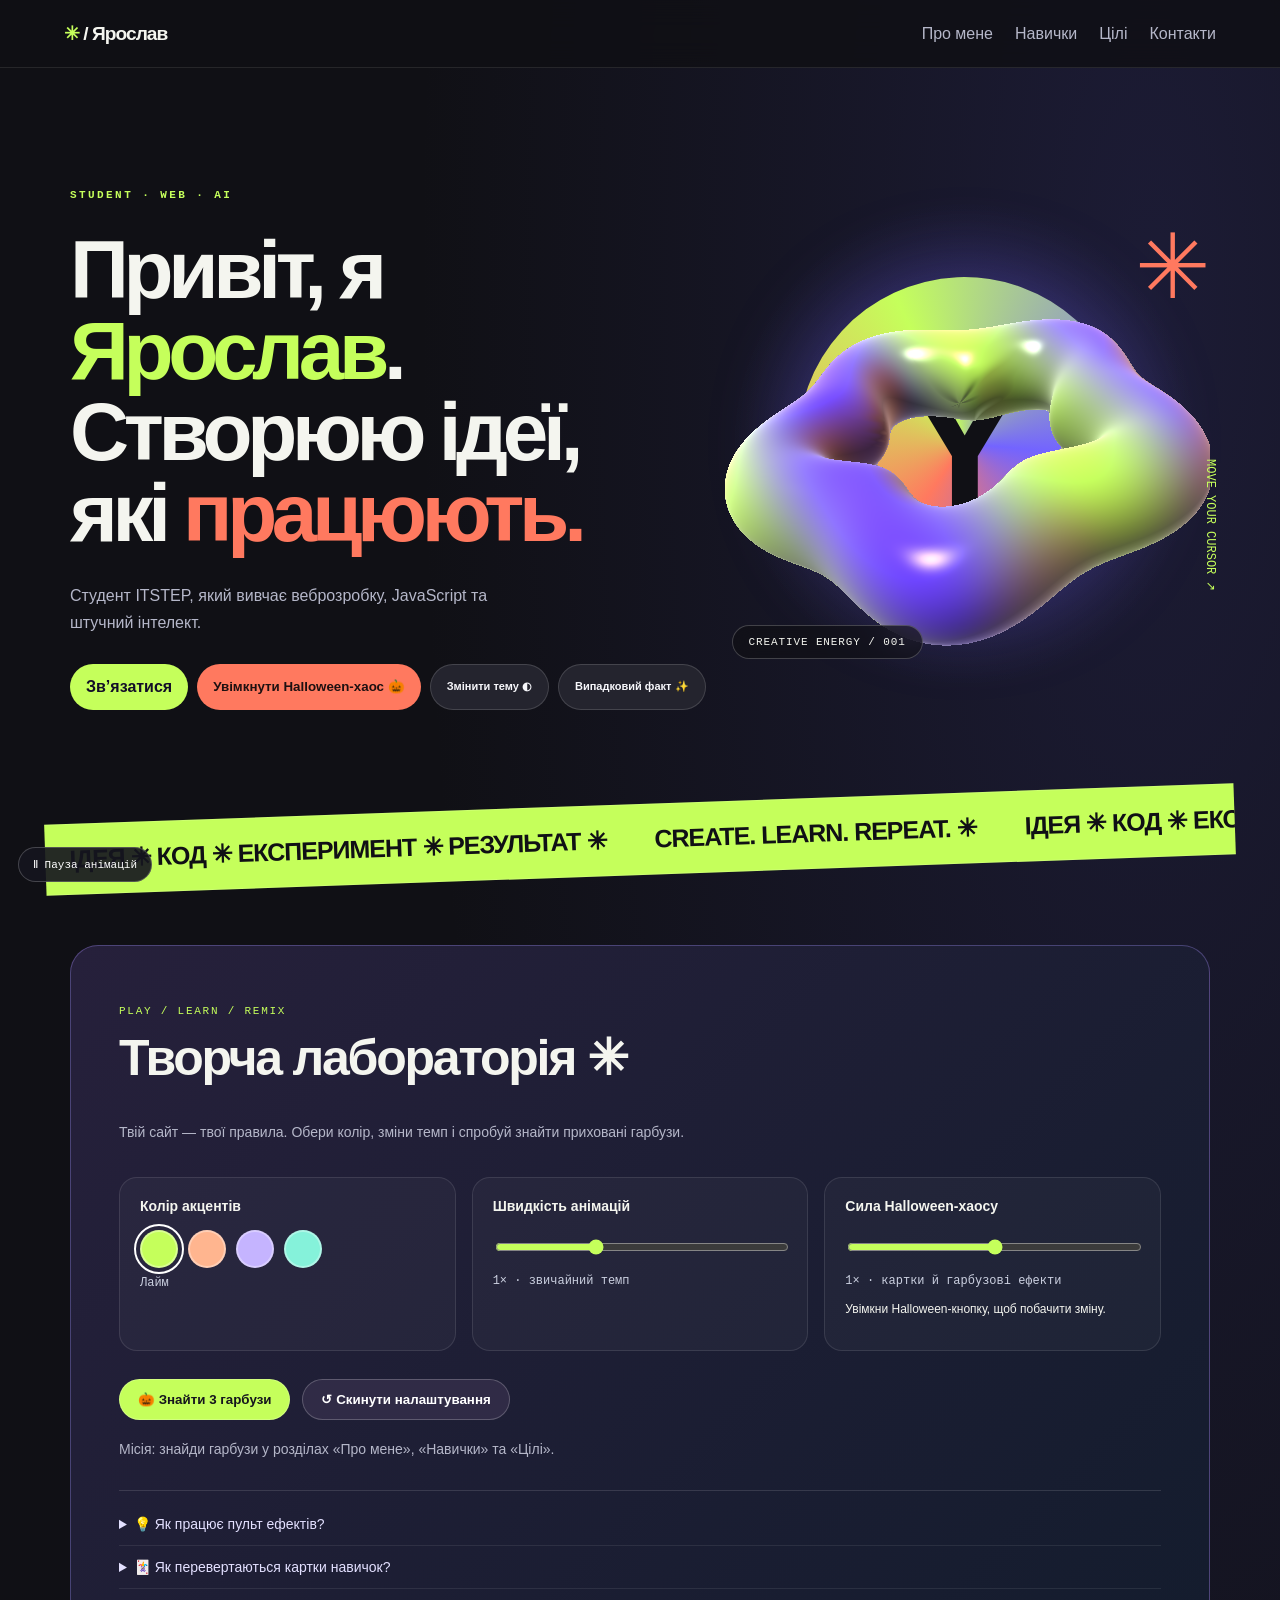
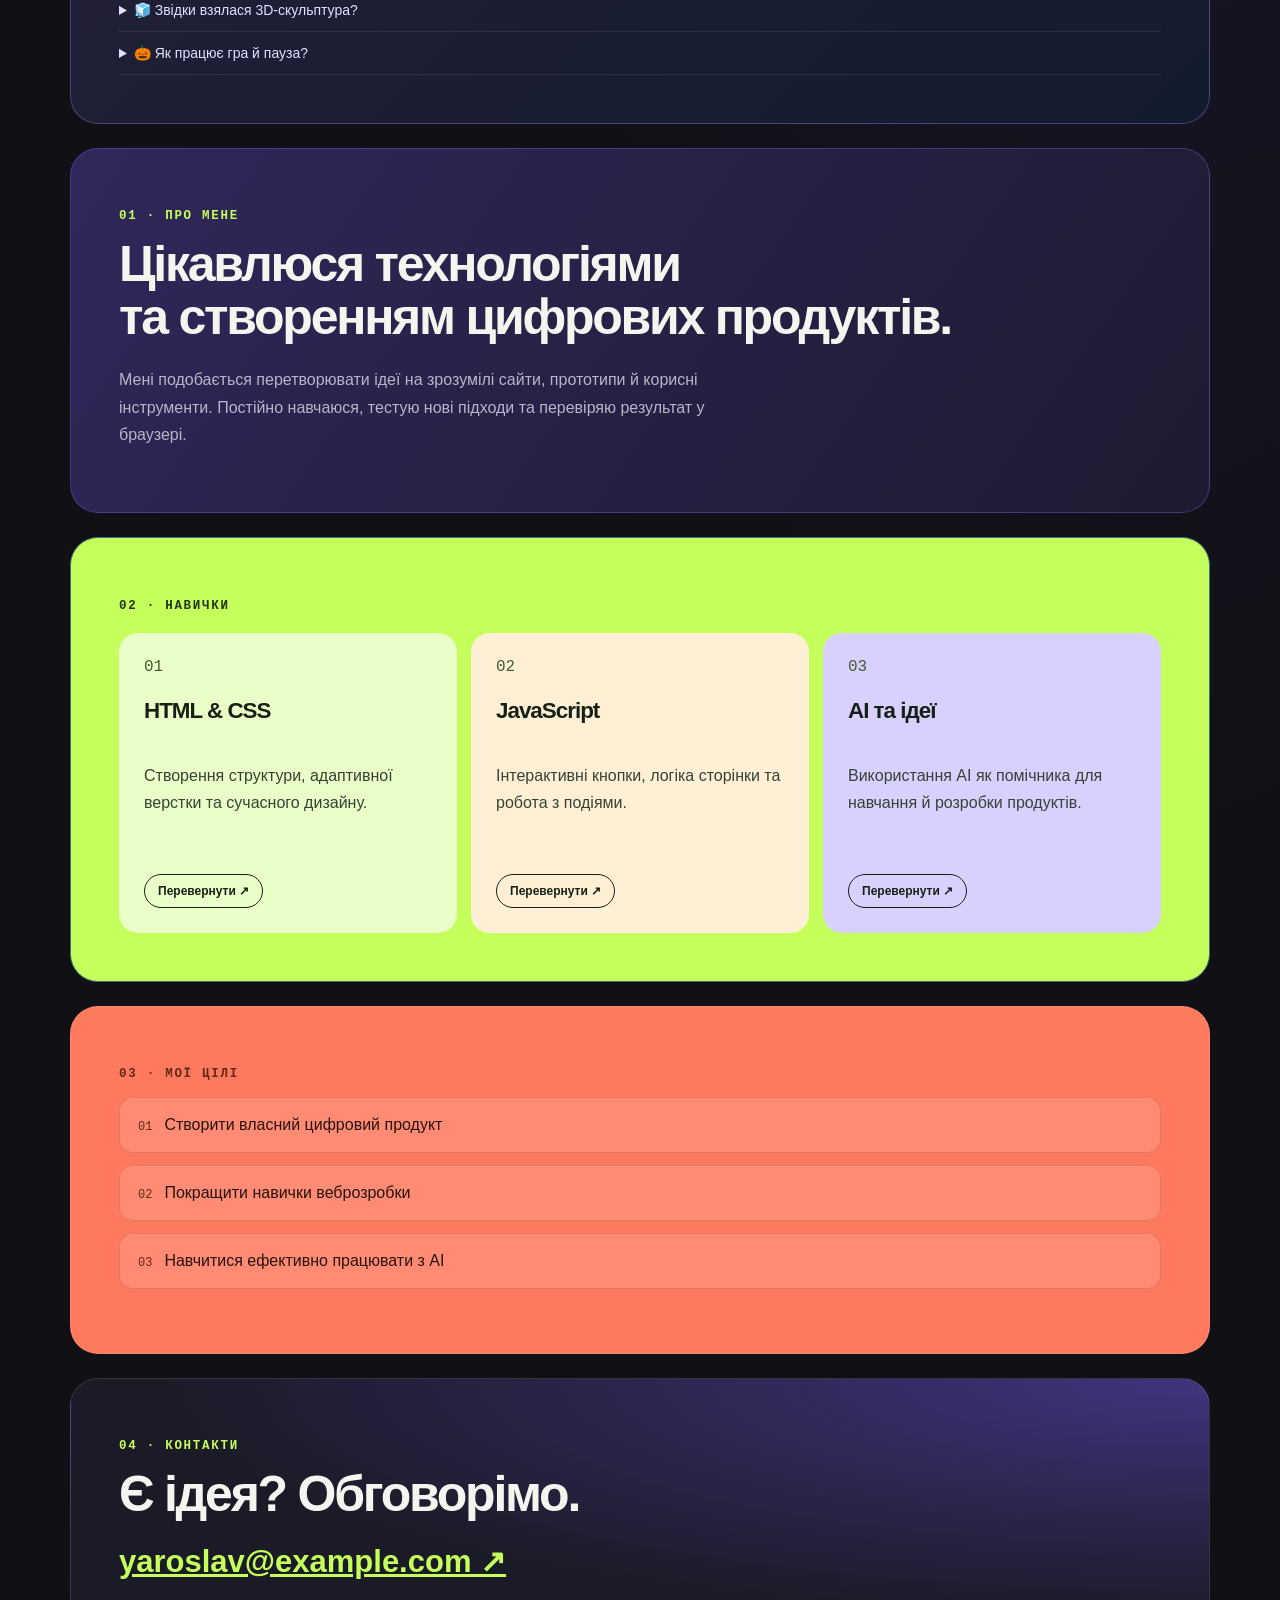
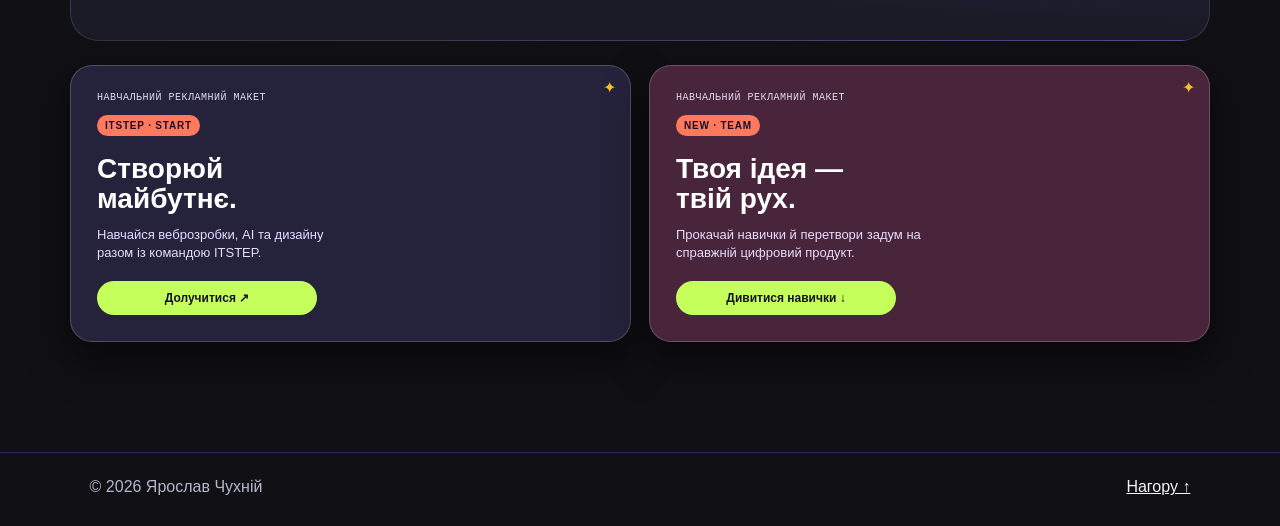
==== website/index.html @ 508ea69e "Додано головну сторінку сайту" ====
<!doctype html>
<html lang="uk">
<head><meta charset="UTF-8"><meta http-equiv="Content-Security-Policy" content="default-src 'none'; script-src 'sha256-7UnCb2dxQQdj+E0ukK7uJqjZsqTY+nA1/UVyUp2i5D4=' 'sha256-7LjBIbNsJ7t7JkNFgizqvrnYNFMSt9wV5fEthDRJWrw=' 'sha256-PJ44brP8jxDUenyipK4HXRVwsvewPCC1lA3ZwL9rKdE=' 'sha256-o6Xkk75Jhdfh8cJpGIrXfbIBIlEBpMC6berrZRLiyk8=' 'sha256-J4374+Ef98zfSrdR3GvrzTGdMr2GW3bU5zF31t7afxo='; script-src-attr 'none'; style-src 'self' 'unsafe-inline'; img-src 'self' https://cdn.dribbble.com/users/10958/screenshots/5479401/cat_dribbble.gif https://cdn.dribbble.com/users/1756402/screenshots/7860545/media/f38978960ac75f124910c2ea740d81ed.gif https://design4users.com/wp-content/uploads/2019/10/halloween_pumpkin_animation_tubik.gif https://cdn.dribbble.com/users/338126/screenshots/7885198/media/adf125278757343502ac44e430caca48.gif https://design4users.com/wp-content/uploads/2019/10/pumpkin-halloween-illustration-1024x768.png; connect-src 'none'; object-src 'none'; base-uri 'none'; form-action 'none'; frame-src 'none'; worker-src 'none'; upgrade-insecure-requests"><meta name="referrer" content="no-referrer"><meta name="viewport" content="width=device-width, initial-scale=1"><link rel="icon" type="image/svg+xml" href="./favicon.svg?v=1"><title>Про мене — Ярослав</title><link rel="stylesheet" href="styles.css?v=20261016windows"><style>
.section{margin:34px 0;padding:38px clamp(22px,4vw,52px);border:1px solid #3c4772;border-radius:28px;background:linear-gradient(145deg,rgba(18,23,41,.98),rgba(10,13,25,.98));box-shadow:0 20px 55px rgba(0,0,0,.3);position:relative;overflow:hidden}
.section:before{content:'';position:absolute;left:0;right:0;top:0;height:4px;background:linear-gradient(90deg,#a78bfa,#f472b6)}
.section:nth-of-type(3){border-color:#594886;background:linear-gradient(145deg,#211b40,#111126)}
.section:nth-of-type(4){border-color:#7b4562;background:linear-gradient(145deg,#32182f,#17101f)}
.section:nth-of-type(5){border-color:#3c7180;background:linear-gradient(145deg,#122f3a,#101b29)}
.section:hover{transform:translateY(-3px);transition:.25s;box-shadow:0 28px 70px rgba(0,0,0,.42)}
body.chaos-mode .section{border:3px solid #160710;background:linear-gradient(145deg,#ffbf24ee,#e86b0bee);box-shadow:10px 12px 0 #160710}
body.chaos-mode .section:before{background:#160710}
</style><style>
.utility{background:#202943;color:#f7f7fb;border:1px solid #4a5680}.utility:hover{transform:translateY(-2px);background:#303d64}.hint{position:fixed;right:22px;bottom:22px;z-index:30;max-width:290px;padding:14px 18px;border-radius:14px;background:#121729;color:#f7f7fb;border:1px solid #a78bfa;box-shadow:0 12px 35px #0008;opacity:0;transform:translateY(15px);pointer-events:none;transition:.25s}.hint.show{opacity:1;transform:translateY(0)}body.light-mode{--bg:#f5f2ff;--panel:#fff;--text:#21183d;--muted:#5e5870;--line:#d9d0ee;background:linear-gradient(135deg,#fff,#ede5ff)}body.light-mode header{background:#ffffffdd}body.light-mode .utility{background:#eee7ff;color:#21183d}
</style><style>
.side-ads{position:fixed;inset:120px 16px 28px;z-index:4;pointer-events:none;display:flex;justify-content:space-between;align-items:center}
.side-ad{pointer-events:auto;width:184px;min-height:330px;padding:18px 14px;border:2px solid #8b5cf6;border-radius:22px;background:linear-gradient(160deg,#101936ee,#24134eee);box-shadow:0 16px 42px #0008;overflow:hidden;position:relative;animation:adFloat 4s ease-in-out infinite}
.side-ad.right{animation-delay:1.2s}
.side-ad:after{content:'';position:absolute;inset:0;background:url('https://cdn.dribbble.com/users/10958/screenshots/5479401/cat_dribbble.gif') center/cover;opacity:.42;mix-blend-mode:screen;z-index:-1}
.ad-badge{display:inline-block;padding:5px 8px;border-radius:999px;background:#f472b6;color:#180d2f;font-size:10px;font-weight:800;letter-spacing:.08em}
.side-ad h3{font-size:22px;line-height:1.05;margin:24px 0 10px;color:#fff}.side-ad p{font-size:13px;line-height:1.35;color:#e6ddff}.side-ad a{display:block;margin-top:20px;text-align:center;padding:10px 8px;border-radius:12px;background:#a78bfa;color:#171126;text-decoration:none;font-weight:800;font-size:12px}.side-ad a:hover{transform:scale(1.04);background:#f9a8d4}.ad-dots{position:absolute;top:12px;right:14px;color:#fbbf24;animation:blink 1.2s infinite}
@keyframes adFloat{0%,100%{transform:translateY(0) rotate(-1deg)}50%{transform:translateY(-10px) rotate(1deg)}}@keyframes blink{50%{opacity:.25;transform:scale(1.25)}}@media(max-width:1280px){.side-ads{inset-inline:8px}.side-ad{width:150px}}@media(max-width:760px){.side-ads{display:none}}
</style><style id="creative-v4">
:root{--accent:#c5ff5b;--pink:#ff795f;--muted:#b5b7c9;--text:#f4f5ef}
body{background:#101015;background-image:radial-gradient(ellipse at 90% 8%,#34327555,transparent 45%);overflow-x:hidden}
header{padding:22px max(5vw,24px);background:#101015d9;border-color:#ffffff18}header nav a:hover{color:#c5ff5b}
.logo{color:#f4f5ef;font-weight:900;letter-spacing:-1px}.logo:before{content:'✳ ';color:#c5ff5b}
main{max-width:1240px;padding:26px 50px 70px}
.hero{display:grid;grid-template-columns:1.3fr 1fr;gap:12px;min-height:700px;align-items:center;position:relative}
.hero-copy{position:relative;z-index:1}.hero .eyebrow{color:#c5ff5b;font-size:11px;letter-spacing:.22em}.hero h1{font-size:clamp(48px,6.4vw,88px);font-weight:900;line-height:.99;letter-spacing:-.065em;max-width:760px;margin:28px 0}.hero h1 span{color:#c5ff5b;display:inline-block;animation:wordDrift 5s ease-in-out infinite}.hero h1 em{font-style:normal;color:#ff795f}
.hero .lead{font-size:16px;max-width:480px}.hero .actions{gap:9px}.btn{padding:14px 16px;border-radius:999px;transition:transform .25s,box-shadow .25s}.btn:hover{transform:translateY(-4px);box-shadow:0 12px 25px #0005}.primary{background:#c5ff5b}.chaos{background:#ff795f;color:#1d1011}.utility{background:#24242e;border-color:#ffffff25;font-size:11px}.btn:focus-visible,a:focus-visible{outline:3px solid #ffb95c;outline-offset:5px}
.art-stage{position:relative;height:510px;border-radius:50%;background:radial-gradient(ellipse,#7364ff44,transparent 67%);display:grid;place-items:center;isolation:isolate}
#creativeCanvas{width:100%;height:100%;display:block;border-radius:42px;position:absolute;inset:0}.art-stage:before{content:'';width:68%;aspect-ratio:1;border-radius:50%;background:conic-gradient(#c5ff5b,#7364ff,#ff795f,#c5ff5b);box-shadow:0 0 90px #7364ff55;transform:rotate(-25deg);z-index:-1}.art-stage:after{content:'Y';position:absolute;z-index:-1;font-size:180px;font-weight:900;color:#101015}
.art-label{position:absolute;bottom:40px;left:12px;padding:10px 16px;border:1px solid #ffffff35;border-radius:50px;font:11px monospace;letter-spacing:.08em;background:#101015a9;backdrop-filter:blur(12px)}
.art-star{position:absolute;right:0;top:25px;color:#ff795f;font-size:90px;animation:spinSlow 24s linear infinite}.art-note{position:absolute;right:0;bottom:100px;color:#c5ff5b;font:12px monospace;transform:rotate(90deg);transform-origin:right}
.ticker{overflow:hidden;padding:20px 0;border-block:1px solid #ffffff22;transform:rotate(-2deg);background:#c5ff5b;color:#101015;margin:10px -25px 70px;font-size:25px;font-weight:900;letter-spacing:-1px}.ticker-track{display:flex;width:max-content;animation:tickerMove 24s linear infinite}.ticker span{padding:0 24px;white-space:nowrap}
.section{margin:24px 0;padding:48px;border-radius:28px;border:1px solid #ffffff1c;background:#1c1c26;box-shadow:none}.section:before{height:0}.section h2{font-size:clamp(29px,4vw,50px);line-height:1.06;letter-spacing:-.045em}.section .eyebrow{color:#c5ff5b}.section:hover{transform:none;box-shadow:none}
#about{background:linear-gradient(125deg,#30275b,#1d1b30);border-color:#7660df66}
#skills{background:#c5ff5b;color:#172016}#skills .eyebrow{color:#344a24}.cards{gap:14px}.cards article{position:relative;background:#e9ffc7;color:#172016;border:0;border-radius:19px;min-height:220px;transition:transform .3s}.cards article:hover{transform:translateY(-8px) rotate(-1deg)}.cards article:nth-child(2){background:#fff0d5}.cards article:nth-child(3){background:#d8d1ff}.cards b{color:#445d33}.cards h3{letter-spacing:-1px}.cards article p{color:#364236}
#goals{background:#ff795f;color:#27140d}#goals .eyebrow{color:#612916}.goals{max-width:none;counter-reset:goals}.goals li{background:#ffffff24;color:#27140d;border-color:#6d332c33;counter-increment:goals}.goals li:before{content:'0' counter(goals);font:12px monospace;color:#612916}
#contact{background:radial-gradient(at 100% 0,#755bff66,transparent 65%),#1b1b28;padding-bottom:60px}.email{color:#c5ff5b;font-size:clamp(18px,3vw,31px);word-break:break-word}
.side-ads{position:static;inset:auto;max-width:1140px;margin:0 auto 40px;gap:18px;padding:0 0;display:grid;grid-template-columns:1fr 1fr;pointer-events:auto}.side-ad{width:auto;min-height:220px;padding:26px;animation:none;background:#25223b;isolation:isolate;border:1px solid #ffffff33}.side-ad:after{opacity:.36;background-position:70% 55%;z-index:-1}.side-ad h3{max-width:220px;font-size:28px;margin:18px 0 8px}.side-ad p{max-width:260px}.side-ad a{max-width:220px;border-radius:999px;background:#c5ff5b}.side-ad.right{background:#48253a}.ad-dots{animation:spinSlow 15s linear infinite}.ad-badge{background:#ff795f}.ad-disclaimer{font:10px monospace;color:#e3daf4;letter-spacing:.05em;margin-bottom:12px}
.motion-toggle{position:fixed;bottom:18px;left:18px;z-index:25;border:1px solid #ffffff35;border-radius:999px;padding:10px 14px;background:#15151fe8;color:#fff;font:11px monospace;cursor:pointer}
body.light-mode{color:#201e32;background:#f4f2eb}body.light-mode .hero h1{color:#201e32}body.light-mode .hero h1 span{color:#6144dc}body.light-mode .lead{color:#555065}body.light-mode .section:not(#skills):not(#goals){background:#e3dcf5;color:#201e32}body.light-mode .section>p:not(.eyebrow){color:#555065}body.light-mode #contact .email{color:#6144dc}body.light-mode .logo{color:#201e32}
body.chaos-mode{animation:none}body.chaos-mode .hero h1 span{color:#6f1634}body.chaos-mode .art-stage{filter:hue-rotate(270deg)}body.chaos-mode .section{box-shadow:none}body.chaos-mode .ticker{background:#160710;color:#ffbd22}body.chaos-mode header:before,body.chaos-mode header:after{pointer-events:none}body.chaos-mode .logo,body.chaos-mode nav a{color:#ffbd22}
@keyframes wordDrift{50%{transform:translateY(-5px) rotate(-2deg)}}@keyframes spinSlow{to{transform:rotate(360deg)}}@keyframes tickerMove{to{transform:translateX(-50%)}}
body.motion-paused *,body.motion-paused *:before,body.motion-paused *:after{animation-play-state:paused!important;scroll-behavior:auto!important}
@media(min-width:1550px){main{max-width:1120px}.side-ads{display:block;position:fixed;inset:160px 22px auto;padding:0;max-width:none;pointer-events:none}.side-ad{position:absolute;left:0;width:176px;min-height:320px;padding:20px 15px;pointer-events:auto}.side-ad.right{left:auto;right:0}.side-ad h3{font-size:25px}}
@media(max-width:950px){main{padding:26px 28px 60px}.hero{grid-template-columns:1fr 1fr;min-height:650px}.hero h1{font-size:58px}.art-stage{height:400px}.side-ads{display:grid}}
@media(max-width:700px){header{gap:12px;flex-wrap:wrap}nav{display:flex;gap:14px;width:100%;overflow:auto;font-size:12px}main{padding:28px 20px 60px}.hero{grid-template-columns:1fr;min-height:auto;gap:0}.hero h1{font-size:clamp(45px,12vw,66px)}.hero-copy{padding-top:20px}.art-stage{height:330px;max-width:440px;width:100%;margin:15px auto}.art-label{bottom:10px}.art-note{bottom:55px}.art-star{font-size:60px}.section{padding:28px 22px}.cards{grid-template-columns:1fr}.ticker{font-size:20px;margin-bottom:44px}.side-ads{grid-template-columns:1fr;gap:15px}.side-ad{min-height:230px}.side-ad h3{max-width:240px}.motion-toggle{bottom:10px;left:10px}.hint{bottom:60px}}
@media(prefers-reduced-motion:reduce){*,*:before,*:after{animation:none!important;scroll-behavior:auto!important;transition:none!important}}
</style><style>body.chaos-mode .side-ads{display:none!important}</style><style id="halloween-party">
.halloween-party{display:none}
body.chaos-mode .halloween-party{display:block;position:relative;margin:38px 0 65px;padding:30px;border:3px solid #200b21;border-radius:28px;background:#29112f;color:#fff0ce;box-shadow:9px 10px 0 #6c1938;isolation:isolate}
.party-head{display:flex;align-items:center;justify-content:space-between;flex-wrap:wrap;gap:15px;margin-bottom:30px}.party-head h2{font-size:clamp(26px,4vw,46px);color:#ffc940!important;margin:6px 0;letter-spacing:-.04em}.party-head .eyebrow{color:#c6ff70!important}.party-button{border:2px solid #ffcc50;border-radius:999px;padding:13px 18px;background:#ffcc50;color:#29112f;font-weight:900;cursor:pointer}.party-button:hover{background:#c6ff70;transform:rotate(-4deg)}
.party-grid{display:grid;grid-template-columns:repeat(3,minmax(0,1fr));gap:18px;perspective:900px}.party-card{margin:0;position:relative;min-width:0;border:2px solid #f7b93a;border-radius:20px;background:#140c1d;overflow:hidden;box-shadow:0 10px 24px #0006;animation:partyWobble 5s ease-in-out infinite;transform:rotate(-3deg)}.party-card:nth-child(2){animation-delay:-1.5s;border-color:#ef82ce}.party-card:nth-child(3){animation-delay:-3s;border-color:#bcff60}.party-media{position:relative;aspect-ratio:4/3;display:grid;place-items:center;background:radial-gradient(circle,#683371,#20112d);overflow:hidden}.party-media img{width:100%;height:100%;object-fit:cover;position:absolute;inset:0}.party-still{font-size:65px}.party-card figcaption{padding:14px 16px;color:#ffedcd;font:700 11px monospace;letter-spacing:.08em}.party-card a{position:absolute;inset:0;z-index:2}.party-card:hover{animation-play-state:paused;box-shadow:0 0 30px #ffb93577}.party-card:hover figcaption{color:#c6ff70}.party-foot{font:12px/1.6 monospace;color:#d9b9db;margin:25px 0 0}.party-spark{position:absolute;z-index:5;pointer-events:none;font-size:32px;animation:partyBurst 1.4s ease-out forwards}
@keyframes partyWobble{0%,100%{transform:translateY(0) rotate(-3deg)}50%{transform:translateY(-12px) rotate(3deg)}}@keyframes partyBurst{to{transform:translate(var(--dx),var(--dy)) rotate(320deg);opacity:0}}
body.motion-paused .party-media img{visibility:hidden}body.motion-paused .party-spark{display:none}
@media(prefers-reduced-motion:reduce){.party-media img{visibility:hidden}.party-spark{display:none}}
@media(max-width:700px){body.chaos-mode .halloween-party{padding:22px 16px}.party-grid{grid-template-columns:1fr;gap:24px}.party-card{max-width:420px;width:100%;margin:auto}.party-head h2{font-size:32px}}
</style><style id="creative-lab-style">
:root{--lab-accent:#c5ff5b;--lab-speed:1;--chaos-strength:1}
#creative-lab{background:linear-gradient(135deg,#26203b,#131c2d);color:#f4f5ef;border:1px solid #ac8fff55}
.lab-title{display:flex;align-items:center;justify-content:space-between;gap:20px;flex-wrap:wrap}.lab-tag{font:11px monospace;color:var(--lab-accent);letter-spacing:.16em}.lab-grid{display:grid;grid-template-columns:repeat(3,minmax(0,1fr));gap:16px;margin:28px 0}.lab-control{padding:20px;background:#ffffff08;border:1px solid #ffffff1b;border-radius:18px;min-width:0}.lab-control label{display:block;font-size:14px;font-weight:700;margin-bottom:16px}.lab-control input[type=range]{width:100%;accent-color:var(--lab-accent);cursor:pointer;min-height:30px}.lab-control output{display:block;color:#cbd0e0;font:12px monospace;margin-top:8px}
.lab-swatches{display:flex;flex-wrap:wrap;gap:10px}.lab-swatch{width:38px;height:38px;border:2px solid #ffffff55;border-radius:50%;background:var(--swatch);cursor:pointer}.lab-swatch[aria-pressed=true]{outline:2px solid white;outline-offset:4px}.lab-actions{display:flex;gap:12px;flex-wrap:wrap;margin:18px 0}.lab-button{border:1px solid #ffffff38;background:#302b46;color:#fff;padding:12px 18px;border-radius:999px;font-weight:700;cursor:pointer}.lab-button.primary{background:var(--lab-accent);color:#15151d}.lab-status{min-height:2em;color:#d4d8e6;font-size:14px;line-height:1.7}.lab-help{border-top:1px solid #ffffff20;margin-top:24px;padding-top:12px}.lab-help details{padding:13px 0;border-bottom:1px solid #ffffff14}.lab-help summary{cursor:pointer;font-size:14px;color:#e3e0ff}.lab-help p{color:#c5c8d6;line-height:1.65;font-size:14px}.lab-help code{color:#c5ff5b}.lab-help code,.skill-code{white-space:pre-wrap;word-break:break-word}
body:not(.chaos-mode) .hero h1 span,body:not(.chaos-mode) .eyebrow,body:not(.chaos-mode) .email{color:var(--lab-accent)}body:not(.chaos-mode) .primary,body:not(.chaos-mode) .ticker,body:not(.chaos-mode) #skills{background:var(--lab-accent)}body:not(.chaos-mode) #skills .eyebrow{color:#27331a}body:not(.chaos-mode) #creative-lab .lab-tag{color:var(--lab-accent)}
.hero h1 span{animation-duration:calc(5s / var(--lab-speed))}.ticker-track{animation-duration:calc(24s / var(--lab-speed))}.art-star{animation-duration:calc(24s / var(--lab-speed))}.ad-dots{animation-duration:calc(15s / var(--lab-speed))}.party-card{animation-name:labWobble;animation-duration:calc(5s / var(--lab-speed))}.party-spark{font-size:calc(22px + 10px * var(--chaos-strength))}body.chaos-mode:after{animation-duration:calc(2.8s / var(--lab-speed))}
@keyframes labWobble{0%,100%{transform:translateY(0) rotate(calc(-3deg * var(--chaos-strength)))}50%{transform:translateY(calc(-12px * var(--chaos-strength))) rotate(calc(3deg * var(--chaos-strength)))}}
.skill-flip{padding:0!important;min-height:300px!important;perspective:900px;overflow:visible}.skill-inner{position:relative;min-height:300px;transform-style:preserve-3d;transition:transform .65s}.skill-flip.is-flipped .skill-inner{transform:rotateY(180deg)}.skill-face{position:absolute;inset:0;padding:25px;backface-visibility:hidden;-webkit-backface-visibility:hidden;border-radius:19px;display:flex;flex-direction:column;align-items:flex-start}.skill-front{background:inherit}.skill-back{transform:rotateY(180deg);background:#1e2335;color:#fff}.skill-back p{color:#d0d7eb!important;font-size:13px}.skill-code{font:12px/1.6 monospace;margin:8px 0;color:#c5ff5b}.skill-open{margin-top:auto;border:1px solid currentColor;border-radius:999px;padding:9px 13px;background:transparent;color:inherit;cursor:pointer;font:700 12px Arial}.skill-flip .skill-back h3{margin:0 0 8px}
.hunt-pumpkin{display:none;position:relative;border:1px dashed #af7136;background:#291b2b;color:#ffd58b;padding:8px 12px;border-radius:999px;cursor:pointer;margin-top:18px;font-size:20px;z-index:2}.hunt-pumpkin small{font:11px monospace}.hunt-active .hunt-pumpkin{display:inline-flex;gap:8px;align-items:center}.hunt-pumpkin:disabled{opacity:.55;cursor:default}.secret-unlocked .art-stage{filter:drop-shadow(0 0 26px #ff86d2)}.secret-badge{display:none;background:#c5ff5b;color:#1c2130;padding:10px 16px;border-radius:999px;font:700 12px monospace}.secret-unlocked .secret-badge{display:inline-block}.secret-unlocked .ticker{background:linear-gradient(100deg,#c5ff5b,#ff98c9,#a8daff)!important}
body.light-mode #creative-lab{background:#e8e0f5;color:#231e34}body.light-mode #creative-lab .lab-control{background:#fff8;border-color:#635a782b}body.light-mode #creative-lab .lab-status,body.light-mode #creative-lab output,body.light-mode #creative-lab .lab-help p{color:#514768}body.light-mode #creative-lab summary{color:#392a5b}
body.chaos-mode #creative-lab{background:#29112f;border-color:#ffcb4b}body.chaos-mode #creative-lab h2{color:#ffcc50}
@media(max-width:800px){.lab-grid{grid-template-columns:1fr}.skill-flip,.skill-inner{min-height:320px!important}}
@media(prefers-reduced-motion:reduce){.skill-inner{transition:none}}
body.motion-paused .skill-inner{transition:none}
</style><style id="mobile-animation-fix">
/* Avoid Safari flattening the card's 3D layers through inherited filter effects. */
body.chaos-mode *{filter:none}
.skill-inner{-webkit-transform-style:preserve-3d;transform-style:preserve-3d}
.skill-face{-webkit-backface-visibility:hidden;backface-visibility:hidden}
.skill-front{visibility:visible}.skill-back{visibility:hidden}
.is-flipped .skill-front{visibility:hidden}.is-flipped .skill-back{visibility:visible}
body.chaos-mode:after{content:none!important}
.chaos-spider{display:none;position:fixed;right:18px;top:140px;width:55px;height:100px;z-index:21;pointer-events:none;transform-origin:50% 0}
body.chaos-mode .chaos-spider{display:block;animation:liveSpider calc(3.6s / var(--lab-speed,1)) ease-in-out infinite;will-change:transform}
.chaos-spider svg{width:100%;height:100%;overflow:visible}
@keyframes liveSpider{0%,100%{transform:translate3d(0,-16px,0) rotate(9deg)}50%{transform:translate3d(-8px,42px,0) rotate(-12deg)}}
@media(max-width:800px),(hover:none){
.skill-flip,.skill-inner{perspective:none!important;min-height:330px!important}
.skill-inner,.skill-flip.is-flipped .skill-inner{transform:none!important;-webkit-transform:none!important;transform-style:flat!important}
.skill-face{position:relative;inset:auto;min-height:330px;transform:none!important;-webkit-transform:none!important;backface-visibility:visible;-webkit-backface-visibility:visible}
.skill-front{display:flex}.skill-back{display:none}
.is-flipped .skill-front{display:none}.is-flipped .skill-back{display:flex}
.skill-flip.is-flipped .skill-back{animation:mobileCardIn .25s ease-out}
.chaos-spider{top:132px;right:10px;width:42px;height:85px}
}
@keyframes mobileCardIn{from{opacity:.4;transform:translateY(8px)}to{opacity:1;transform:translateY(0)}}
body.motion-paused .chaos-spider{animation-play-state:paused!important}
@media(prefers-reduced-motion:reduce){.chaos-spider{animation:none!important}}
</style><style>body.chaos-mode #skills .skill-back h3{color:#fff0ce!important}body.chaos-mode #skills .skill-back .skill-code{color:#c5ff5b}#about,#skills,#goals,#creative-lab{scroll-margin-top:125px}</style><style id="spider-mobile-v2">
body.chaos-mode .chaos-spider,.chaos-spider{animation:none!important;transition:none!important;transform-origin:50% 0;will-change:transform;width:70px;height:120px}
.spider-emoji{display:block;position:absolute;top:40px;left:0;width:100%;font-size:65px;line-height:1;text-align:center;font-family:"Apple Color Emoji","Segoe UI Emoji",sans-serif}
.spider-thread{position:absolute;left:50%;top:-30px;height:82px;width:1px;background:#26121c}
@media(max-width:700px){.chaos-spider{right:12px!important;top:145px!important;width:62px!important}.spider-emoji{font-size:56px}}
</style><style id="halloween-corners">
body.chaos-mode:before{content:none!important}
.halloween-corner{display:none;position:fixed;bottom:calc(72px + env(safe-area-inset-bottom,0px));width:clamp(95px,12vw,160px);aspect-ratio:4/3;z-index:19;pointer-events:none;isolation:isolate;border:2px solid #ffcf5f;border-radius:22px;overflow:hidden;background:#311232;box-shadow:0 8px 26px #2b0e3570}
body.chaos-mode .halloween-corner{display:block}
.halloween-corner.corner-left{left:14px;transform:rotate(-7deg)}
.halloween-corner.corner-right{right:14px;transform:rotate(7deg)}
.halloween-corner img{display:block;width:100%;height:100%;object-fit:contain;position:absolute;inset:0;background:#311232}
.corner-still{position:absolute;inset:0;display:grid;place-items:center;background:radial-gradient(circle,#6e3162,#26102b);font-size:48px}
.halloween-corner:after{content:'✦';position:absolute;right:7px;top:2px;color:#ffe084;text-shadow:0 0 8px #150715;font-size:22px;z-index:2}
body.motion-paused .corner-gif{visibility:hidden}
body.chaos-mode .motion-toggle{bottom:calc(16px + env(safe-area-inset-bottom,0px));left:50%;transform:translateX(-50%);white-space:nowrap}
@media(max-width:700px){.halloween-corner{width:94px;bottom:calc(68px + env(safe-area-inset-bottom,0px));border-radius:17px}.halloween-corner.corner-left{left:10px}.halloween-corner.corner-right{right:10px}}
@media(prefers-reduced-motion:reduce){.corner-gif{visibility:hidden}}
</style></head>
<body><header><a class="logo" href="#top">/ Ярослав</a><nav><a href="#about">Про мене</a><a href="#skills">Навички</a><a href="#goals">Цілі</a><a href="#contact">Контакти</a></nav></header>
<main id="top"><section class="hero"><div class="hero-copy"><p class="eyebrow">STUDENT · WEB · AI</p><h1>Привіт, я <span>Ярослав</span>.<br>Створюю ідеї,<br>які <em>працюють.</em></h1><p class="lead">Студент ITSTEP, який вивчає веброзробку, JavaScript та штучний інтелект.</p><div class="actions"><a class="btn primary" href="#contact">Зв’язатися</a><button class="btn chaos" id="chaosToggle" title="Увімкни святковий режим">Увімкнути Halloween-хаос 🎃</button><button class="btn utility" id="themeToggle" title="Змінити колірну тему">Змінити тему ◐</button><button class="btn utility" id="factBtn" title="Показати випадковий факт">Випадковий факт ✨</button></div></div><div class="art-stage"><canvas id="creativeCanvas" aria-label="Інтерактивна тривимірна неонова скульптура" role="img"></canvas><span class="art-star" aria-hidden="true">✳</span><span class="art-label">CREATIVE ENERGY / 001</span><span class="art-note" aria-hidden="true">MOVE YOUR CURSOR ↗</span></div></section><div class="ticker" aria-hidden="true"><div class="ticker-track"><span>ІДЕЯ ✳ КОД ✳ ЕКСПЕРИМЕНТ ✳ РЕЗУЛЬТАТ ✳</span><span>CREATE. LEARN. REPEAT. ✳</span><span>ІДЕЯ ✳ КОД ✳ ЕКСПЕРИМЕНТ ✳ РЕЗУЛЬТАТ ✳</span><span>CREATE. LEARN. REPEAT. ✳</span></div></div>
<section class="halloween-party" aria-label="Halloween-анімації"><div class="party-head"><div><p class="eyebrow">CHAOS CLUB / AFTER DARK</p><h2>Тут живе Halloween ✦</h2></div><button class="party-button" id="partyBurst">Ще хаосу! 🎃</button></div><div class="party-grid"><figure class="party-card"><div class="party-media"><span class="party-still" aria-hidden="true">🐈‍⬛</span><img data-chaos-src="https://cdn.dribbble.com/users/10958/screenshots/5479401/cat_dribbble.gif" alt="Анімований Halloween-кіт" decoding="async" referrerpolicy="no-referrer"></div><figcaption>01 / НІЧНИЙ ГІСТЬ</figcaption><a href="https://cdn.dribbble.com/users/10958/screenshots/5479401/cat_dribbble.gif" target="_blank" rel="noopener noreferrer" aria-label="Відкрити оригінал анімації 1"></a></figure><figure class="party-card"><div class="party-media"><span class="party-still" aria-hidden="true">👻</span><img data-chaos-src="https://cdn.dribbble.com/users/1756402/screenshots/7860545/media/f38978960ac75f124910c2ea740d81ed.gif" alt="Halloween-анімація з Dribbble" decoding="async" referrerpolicy="no-referrer"></div><figcaption>02 / ДИВНІ СПРАВИ</figcaption><a href="https://cdn.dribbble.com/users/1756402/screenshots/7860545/media/f38978960ac75f124910c2ea740d81ed.gif" target="_blank" rel="noopener noreferrer" aria-label="Відкрити оригінал анімації 2"></a></figure><figure class="party-card"><div class="party-media"><span class="party-still" aria-hidden="true">🎃</span><img data-chaos-src="https://design4users.com/wp-content/uploads/2019/10/halloween_pumpkin_animation_tubik.gif" alt="Анімований Halloween-гарбуз" decoding="async" referrerpolicy="no-referrer"></div><figcaption>03 / ГАРБУЗОВИЙ ДВІЖ</figcaption><a href="https://design4users.com/wp-content/uploads/2019/10/halloween_pumpkin_animation_tubik.gif" target="_blank" rel="noopener noreferrer" aria-label="Відкрити оригінал анімації 3"></a></figure></div><p class="party-foot">Три гості з потойбіччя. Натисни на картку — відкриється оригінал GIF.<br>Анімації: Dribbble · Tubik / Design4Users.</p><p id="partyStatus" class="party-foot" role="status" aria-live="polite"></p></section><section id="creative-lab" class="section" aria-labelledby="lab-heading"><div class="lab-title"><div><p class="lab-tag">PLAY / LEARN / REMIX</p><h2 id="lab-heading">Творча лабораторія ✳</h2></div><span class="secret-badge">✦ Секретну енергію відкрито!</span></div><p class="lab-status">Твій сайт — твої правила. Обери колір, зміни темп і спробуй знайти приховані гарбузи.</p><div class="lab-grid"><div class="lab-control"><label>Колір акцентів</label><div class="lab-swatches" role="group" aria-label="Колір акцентів"><button class="lab-swatch" data-color="#c5ff5b" style="--swatch:#c5ff5b" aria-label="Лайм" aria-pressed="true"></button><button class="lab-swatch" data-color="#ffb58f" style="--swatch:#ffb58f" aria-label="Персик" aria-pressed="false"></button><button class="lab-swatch" data-color="#c5b4ff" style="--swatch:#c5b4ff" aria-label="Лаванда" aria-pressed="false"></button><button class="lab-swatch" data-color="#85f2da" style="--swatch:#85f2da" aria-label="М’ята" aria-pressed="false"></button></div><output id="colorValue">Лайм</output></div><div class="lab-control"><label for="labSpeed">Швидкість анімацій</label><input id="labSpeed" type="range" min="0.5" max="2" step="0.25" value="1"><output id="speedValue" for="labSpeed">1× · звичайний темп</output></div><div class="lab-control"><label for="labChaos">Сила Halloween-хаосу</label><input id="labChaos" type="range" min="0" max="2" step="0.5" value="1"><output id="chaosValue" for="labChaos">1× · картки й гарбузові ефекти</output><p style="font-size:12px;line-height:1.5">Увімкни Halloween-кнопку, щоб побачити зміну.</p></div></div><div class="lab-actions"><button id="huntStart" class="lab-button primary">🎃 Знайти 3 гарбузи</button><button id="labReset" class="lab-button">↺ Скинути налаштування</button></div><p id="huntStatus" class="lab-status" role="status" aria-live="polite">Місія: знайди гарбузи у розділах «Про мене», «Навички» та «Цілі».</p><div class="lab-help"><details><summary>💡 Як працює пульт ефектів?</summary><p>JavaScript реагує на кнопки й повзунки та змінює CSS-змінні: колір, швидкість і силу руху. Налаштування зберігаються у цьому браузері через localStorage.</p></details><details><summary>🃏 Як перевертаються картки навичок?</summary><p>Натискання змінює стан картки. CSS повертає її на 180° через rotateY, а зворотний бік показує короткий приклад коду. Спробуй кнопки в розділі «Навички».</p></details><details><summary>🧊 Звідки взялася 3D-скульптура?</summary><p>WebGL малює об’ємну фігуру прямо на canvas. Маленька програма — шейдер — обчислює поверхню, світло й колір для кожного пікселя. Рух курсора змінює кут, а повзунок — темп обертання.</p></details><details><summary>🎃 Як працює гра й пауза?</summary><p>Гра рахує тільки різні знайдені гарбузи. Після трьох відкривається секретна кольорова енергія. Кнопка паузи зупиняє декоративний рух; замість рухомих GIF показує символи. Налаштування зменшення руху на пристрої також враховано.</p></details></div></section><section id="about" class="section"><p class="eyebrow">01 · ПРО МЕНЕ</p><h2>Цікавлюся технологіями<br>та створенням цифрових продуктів.</h2><p>Мені подобається перетворювати ідеї на зрозумілі сайти, прототипи й корисні інструменти. Постійно навчаюся, тестую нові підходи та перевіряю результат у браузері.</p></section>
<section id="skills" class="section"><p class="eyebrow">02 · НАВИЧКИ</p><div class="cards"><article><b>01</b><h3>HTML & CSS</h3><p>Створення структури, адаптивної верстки та сучасного дизайну.</p></article><article><b>02</b><h3>JavaScript</h3><p>Інтерактивні кнопки, логіка сторінки та робота з подіями.</p></article><article><b>03</b><h3>AI та ідеї</h3><p>Використання AI як помічника для навчання й розробки продуктів.</p></article></div></section>
<section id="goals" class="section"><p class="eyebrow">03 · МОЇ ЦІЛІ</p><ul class="goals"><li>Створити власний цифровий продукт</li><li>Покращити навички веброзробки</li><li>Навчитися ефективно працювати з AI</li></ul></section>
<section id="contact" class="section contact"><p class="eyebrow">04 · КОНТАКТИ</p><h2>Є ідея? Обговорімо.</h2><a class="email" href="mailto:yaroslav@example.com">yaroslav@example.com ↗</a></section><div class="side-ads" aria-label="Навчальні рекламні макети"><aside class="side-ad left"><div class="ad-disclaimer">НАВЧАЛЬНИЙ РЕКЛАМНИЙ МАКЕТ</div><span class="ad-badge">ITSTEP · START</span><span class="ad-dots">✦</span><h3>Створюй майбутнє.</h3><p>Навчайся веброзробки, AI та дизайну разом із командою ITSTEP.</p><a href="https://itstep.org/uk" target="_blank" rel="noopener noreferrer">Долучитися ↗</a></aside><aside class="side-ad right"><div class="ad-disclaimer">НАВЧАЛЬНИЙ РЕКЛАМНИЙ МАКЕТ</div><span class="ad-badge">NEW · TEAM</span><span class="ad-dots">✦</span><h3>Твоя ідея — твій рух.</h3><p>Прокачай навички й перетвори задум на справжній цифровий продукт.</p><a href="#skills">Дивитися навички ↓</a></aside></div><div class="hint" id="hint" role="status"></div></main><footer><span>© 2026 Ярослав Чухній</span><a href="#top">Нагору ↑</a></footer>
<script>const b=document.querySelector('#chaosToggle');const sync=()=>{const on=document.body.classList.contains('chaos-mode');b.textContent=on?'Вимкнути Halloween 😵':'Увімкнути Halloween-хаос 🎃';b.setAttribute('aria-pressed',on)};let booAudio=null;let booTimer=0;const stopBoo=()=>{clearTimeout(booTimer);if(booAudio){booAudio.close().catch(()=>{});booAudio=null}if('speechSynthesis'in window)speechSynthesis.cancel()};const boo=()=>{stopBoo();try{const C=window.AudioContext||window.webkitAudioContext;if(!C)return;const x=new C();booAudio=x;x.resume().catch(()=>{});const t=x.currentTime,duration=4.2;const master=x.createGain(),limit=x.createDynamicsCompressor(),voice=x.createGain();master.gain.value=.32;limit.threshold.value=-18;limit.knee.value=18;limit.ratio.value=6;limit.attack.value=.008;limit.release.value=.2;voice.gain.setValueAtTime(.0001,t);voice.gain.exponentialRampToValueAtTime(.24,t+.09);voice.gain.linearRampToValueAtTime(.18,t+1);voice.gain.linearRampToValueAtTime(.14,t+2.9);voice.gain.exponentialRampToValueAtTime(.0001,t+duration);voice.connect(limit);limit.connect(master);master.connect(x.destination);const delay=x.createDelay(1),feedback=x.createGain(),wet=x.createGain();delay.delayTime.value=.28;feedback.gain.value=.3;wet.gain.value=.24;voice.connect(delay);delay.connect(feedback);feedback.connect(delay);delay.connect(wet);wet.connect(limit);const mouth=x.createGain();mouth.gain.value=1;[[330,4,.9],[820,6,.45],[2200,8,.13]].forEach(([f,q,v])=>{const filter=x.createBiquadFilter(),gain=x.createGain();filter.type='bandpass';filter.frequency.setValueAtTime(f*1.18,t);filter.frequency.exponentialRampToValueAtTime(f,t+.24);filter.Q.value=q;gain.gain.value=v;mouth.connect(filter);filter.connect(gain);gain.connect(voice)});[-7,7].forEach(detune=>{const o=x.createOscillator();o.type='sawtooth';o.detune.value=detune;o.frequency.setValueAtTime(128,t);o.frequency.exponentialRampToValueAtTime(92,t+1.6);o.frequency.exponentialRampToValueAtTime(68,t+duration);o.connect(mouth);o.start(t);o.stop(t+duration)});const bass=x.createOscillator(),bg=x.createGain();bass.type='sine';bass.frequency.setValueAtTime(104,t);bass.frequency.exponentialRampToValueAtTime(65,t+duration);bg.gain.value=.24;bass.connect(bg);bg.connect(voice);bass.start(t);bass.stop(t+duration);booTimer=setTimeout(()=>{x.close().catch(()=>{});if(booAudio===x)booAudio=null},5600)}catch(e){stopBoo()}};b.addEventListener('click',()=>{const on=document.body.classList.toggle('chaos-mode');sync();if(on)boo();else stopBoo()});const hint=document.querySelector('#hint');const showHint=(text)=>{hint.textContent=text;hint.classList.add('show');clearTimeout(window.hintTimer);window.hintTimer=setTimeout(()=>hint.classList.remove('show'),3500)};document.querySelector('#themeToggle').addEventListener('click',()=>{document.body.classList.toggle('light-mode');showHint(document.body.classList.contains('light-mode')?'Світлу тему увімкнено ☀️':'Темну тему увімкнено 🌙')});const facts=['Маленькі кроки створюють великі продукти.','Кнопка працює — значить, ідея вже ожила.','Найкращий спосіб навчитися — тестувати.','AI допомагає, але рішення приймає людина.'];document.querySelector('#factBtn').addEventListener('click',()=>showHint(facts[Math.floor(Math.random()*facts.length)]));document.querySelectorAll('nav a').forEach(link=>link.addEventListener('click',()=>showHint('Переходимо до нового розділу ↓')));</script><button class="motion-toggle" id="motionToggle" aria-pressed="false">Ⅱ Пауза анімацій</button><script>
(()=>{const cv=document.getElementById('creativeCanvas'),toggle=document.getElementById('motionToggle'),reduce=matchMedia('(prefers-reduced-motion: reduce)');let paused=reduce.matches,visible=true,frame=0,time=0,previous=0,mx=0,my=0;const setPause=()=>{document.body.classList.toggle('motion-paused',paused);toggle.setAttribute('aria-pressed',String(paused));toggle.textContent=paused?'▶ Увімкнути анімації':'Ⅱ Пауза анімацій'};setPause();toggle.onclick=()=>{paused=!paused;setPause();previous=0;requestAnimationFrame(now=>{if(gl&&prog)render(now)})};reduce.addEventListener('change',e=>{paused=e.matches;setPause();previous=0;requestAnimationFrame(now=>{if(gl&&prog)render(now)})});
const gl=cv.getContext('webgl',{alpha:true,antialias:false,powerPreference:'low-power'});if(!gl)return;
const vertex='attribute vec2 p;void main(){gl_Position=vec4(p,0.,1.);}';
const fragment='precision mediump float;uniform vec2 res;uniform vec2 mouse;uniform float t;mat2 rot(float a){return mat2(cos(a),-sin(a),sin(a),cos(a));}float map(vec3 p){p.xz=rot(t*.23+mouse.x*.7)*p.xz;p.yz=rot(.6+mouse.y*.5)*p.yz;float a=atan(p.z,p.x);float r=1.02+.12*sin(a*5.+t*.55);return length(vec2(length(p.xz)-r,p.y))-.33;}void main(){vec2 uv=(gl_FragCoord.xy*2.-res)/min(res.x,res.y);vec3 ro=vec3(0.,0.,4.3);vec3 rd=normalize(vec3(uv,-2.8));float d=0.;vec3 p;for(int i=0;i<52;i++){p=ro+rd*d;float s=map(p);d+=s;if(s<.003||d>7.)break;}if(d>7.){gl_FragColor=vec4(0.);return;}vec2 e=vec2(.003,0.);vec3 n=normalize(vec3(map(p+e.xyy)-map(p-e.xyy),map(p+e.yxy)-map(p-e.yxy),map(p+e.yyx)-map(p-e.yyx)));float dif=max(dot(n,normalize(vec3(-2.,3.,4.))),0.);float rim=pow(1.-max(dot(n,-rd),0.),2.);vec3 lime=vec3(.77,1.,.36),violet=vec3(.43,.27,1.),coral=vec3(1.,.47,.37);float band=.5+.5*sin(p.x*2.8+p.y*2.+t*.25);vec3 col=mix(violet,lime,band);col=mix(col,coral,pow(max(n.x,0.),2.));col=col*(.3+.8*dif)+rim*.42;float spec=pow(max(dot(reflect(normalize(vec3(2.,-3.,-4.)),n),-rd),0.),25.);gl_FragColor=vec4(col+spec*.65,1.);}';
function shader(type,src){const s=gl.createShader(type);gl.shaderSource(s,src);gl.compileShader(s);if(!gl.getShaderParameter(s,gl.COMPILE_STATUS))throw Error(gl.getShaderInfoLog(s));return s}
let prog;try{prog=gl.createProgram();gl.attachShader(prog,shader(gl.VERTEX_SHADER,vertex));gl.attachShader(prog,shader(gl.FRAGMENT_SHADER,fragment));gl.linkProgram(prog);if(!gl.getProgramParameter(prog,gl.LINK_STATUS))return;}catch(e){return}gl.useProgram(prog);const buf=gl.createBuffer();gl.bindBuffer(gl.ARRAY_BUFFER,buf);gl.bufferData(gl.ARRAY_BUFFER,new Float32Array([-1,-1,1,-1,-1,1,-1,1,1,-1,1,1]),gl.STATIC_DRAW);const pos=gl.getAttribLocation(prog,'p');gl.enableVertexAttribArray(pos);gl.vertexAttribPointer(pos,2,gl.FLOAT,false,0,0);const ur=gl.getUniformLocation(prog,'res'),ut=gl.getUniformLocation(prog,'t'),um=gl.getUniformLocation(prog,'mouse');function size(){const r=cv.getBoundingClientRect(),scale=Math.min(devicePixelRatio||1,1.5);cv.width=Math.round(r.width*scale);cv.height=Math.round(r.height*scale);gl.viewport(0,0,cv.width,cv.height)}new ResizeObserver(()=>{size();if(paused)render(performance.now())}).observe(cv);cv.addEventListener('pointermove',e=>{const r=cv.getBoundingClientRect();mx=(e.clientX-r.left)/r.width-.5;my=(e.clientY-r.top)/r.height-.5});cv.addEventListener('pointerleave',()=>{mx=0;my=0});cv.addEventListener('webglcontextlost',e=>{e.preventDefault();cancelAnimationFrame(frame)});new IntersectionObserver(es=>{visible=es[0].isIntersecting;previous=0;if(visible)render(performance.now())}).observe(cv);document.addEventListener('visibilitychange',()=>{previous=0;if(!document.hidden)render(performance.now())});window.addEventListener('pageshow',()=>{previous=0;if(gl.isContextLost())return;size();render(performance.now())});function render(now){cancelAnimationFrame(frame);if(!visible||document.hidden)return;if(previous&&!paused)time+=Math.min((now-previous)/1000,.05)*(Number(getComputedStyle(document.documentElement).getPropertyValue('--lab-speed'))||1);previous=now;gl.uniform2f(ur,cv.width,cv.height);gl.uniform1f(ut,time);gl.uniform2f(um,mx,my);gl.drawArrays(gl.TRIANGLES,0,6);if(!paused)frame=requestAnimationFrame(render)}size();render(performance.now());})();
</script><script>(()=>{const party=document.querySelector('.halloween-party'),button=document.getElementById('partyBurst'),status=document.getElementById('partyStatus'),reduced=matchMedia('(prefers-reduced-motion: reduce)');let loaded=false;function load(){if(!document.body.classList.contains('chaos-mode')||loaded)return;loaded=true;party.querySelectorAll('img').forEach(img=>{img.addEventListener('error',()=>{img.hidden=true;img.closest('figure').querySelector('figcaption').textContent+=' · ВІДКРИТИ ОРИГІНАЛ ↗'});img.src=img.dataset.chaosSrc})}new MutationObserver(load).observe(document.body,{attributes:true,attributeFilter:['class']});load();button.addEventListener('click',()=>{if(reduced.matches||document.body.classList.contains('motion-paused')){status.textContent='BOOO! 🎃 Привиди вже тут. Анімації на паузі.';return}status.textContent='BOOO! Гарбузи вирвалися на волю 🎃';if(party.querySelectorAll('.party-spark').length>20)return;for(let i=0;i<Math.round(6+12*(Number(getComputedStyle(document.documentElement).getPropertyValue('--chaos-strength'))||0));i++){const s=document.createElement('span');s.className='party-spark';s.setAttribute('aria-hidden','true');s.textContent=['🎃','👻','🦇','✦'][i%4];s.style.left=(10+Math.random()*80)+'%';s.style.top='45%';s.style.setProperty('--dx',(Math.random()*240-120)+'px');s.style.setProperty('--dy',(-80-Math.random()*230)+'px');party.append(s);setTimeout(()=>s.remove(),1500)}})})();</script><script>
(()=>{const root=document.documentElement,body=document.body,speed=document.getElementById('labSpeed'),chaos=document.getElementById('labChaos'),colors=[...document.querySelectorAll('.lab-swatch')],status=document.getElementById('huntStatus');const defaults={color:'#c5ff5b',speed:1,chaos:1};let settings={...defaults},found=new Set();try{const saved=JSON.parse(localStorage.getItem('yaroslav-creative-lab')||'null');if(saved){if(colors.some(b=>b.dataset.color===saved.color))settings.color=saved.color;if(Number.isFinite(saved.speed)&&saved.speed>=.5&&saved.speed<=2)settings.speed=saved.speed;if(Number.isFinite(saved.chaos)&&saved.chaos>=0&&saved.chaos<=2)settings.chaos=saved.chaos}}catch(e){}
function apply(){root.style.setProperty('--lab-accent',settings.color);root.style.setProperty('--lab-speed',settings.speed);root.style.setProperty('--chaos-strength',settings.chaos);speed.value=settings.speed;chaos.value=settings.chaos;colors.forEach(b=>b.setAttribute('aria-pressed',String(b.dataset.color===settings.color)));document.getElementById('colorValue').textContent=colors.find(b=>b.dataset.color===settings.color).getAttribute('aria-label');document.getElementById('speedValue').textContent=settings.speed+'× · '+(settings.speed<1?'спокійний темп':settings.speed>1?'енергійний темп':'звичайний темп');document.getElementById('chaosValue').textContent=settings.chaos+'× · '+(settings.chaos===0?'спокійні картки':settings.chaos===2?'максимальний розмах':'картки й гарбузові ефекти');try{localStorage.setItem('yaroslav-creative-lab',JSON.stringify(settings))}catch(e){}}
colors.forEach(b=>b.addEventListener('click',()=>{settings.color=b.dataset.color;apply()}));speed.addEventListener('input',()=>{settings.speed=Number(speed.value);apply()});chaos.addEventListener('input',()=>{settings.chaos=Number(chaos.value);apply()});apply();
const examples=[{title:'Структура сторінки',code:'<h1>Привіт, я Ярослав!</h1>\n<p>Навчаюся й створюю.</p>',text:'HTML задає зміст, CSS — вигляд і розташування.'},{title:'Реакція на натискання',code:"button.addEventListener('click', () => {\n  card.classList.toggle('is-flipped');\n});",text:'Обробник події змінює стан картки після кліку.'},{title:'Точний запит до AI',code:'Роль + мета + контекст\n+ обмеження + формат результату',text:'Опиши бажаний результат, перевір його й уточни запит.'}];
document.querySelectorAll('#skills .cards article').forEach((card,i)=>{const example=examples[i];if(!example)return;const original=[...card.childNodes].map(node=>node.cloneNode(true));card.classList.add('skill-flip');const inner=document.createElement('div');inner.className='skill-inner';const front=document.createElement('div');front.className='skill-face skill-front';front.replaceChildren(...original);const open=document.createElement('button');open.className='skill-open';open.textContent='Перевернути ↗';open.setAttribute('aria-expanded','false');const back=document.createElement('div');back.className='skill-face skill-back';back.hidden=false;back.inert=true;const title=document.createElement('h3');title.textContent=example.title;const code=document.createElement('pre');code.className='skill-code';code.textContent=example.code;const text=document.createElement('p');text.textContent=example.text;const close=document.createElement('button');close.className='skill-open';close.textContent='↶ Повернути картку';const panelId='skill-back-'+i;back.id=panelId;open.setAttribute('aria-controls',panelId);back.append(title,code,text,close);front.append(open);inner.append(front,back);card.replaceChildren(inner);function flip(on){card.classList.toggle('is-flipped',on);front.inert=on;back.inert=!on;open.setAttribute('aria-expanded',String(on));(on?close:open).focus({preventScroll:true})}open.onclick=()=>flip(true);close.onclick=()=>flip(false);card.addEventListener('keydown',e=>{if(e.key==='Escape')flip(false)})});
function pumpkinLabel(button,found){const text=document.createElement('small');text.textContent=found?'Знайдено':'Псс… я тут!';button.replaceChildren(document.createTextNode(found?'✓ ':'🎃 '),text)}
['about','skills','goals'].forEach((id,i)=>{const b=document.createElement('button');b.className='hunt-pumpkin';b.type='button';b.setAttribute('aria-label','Знайти гарбуз '+(i+1));pumpkinLabel(b,false);b.onclick=()=>{if(found.has(id))return;found.add(id);b.disabled=true;pumpkinLabel(b,true);status.textContent='Знайдено '+found.size+' із 3 гарбузів.';if(found.size===3){body.classList.add('secret-unlocked');status.textContent='✦ Усі три знайдено! Секретну енергію відкрито: засяяла 3D-сцена й змінився рухомий рядок.';document.getElementById('huntStart').textContent='✓ Місію виконано'}};document.getElementById(id).append(b)});
document.getElementById('huntStart').onclick=()=>{if(found.size===3){document.getElementById('creative-lab').scrollIntoView({behavior:'smooth'});return}body.classList.add('hunt-active');status.textContent='Пошук почався! Перший гарбуз заховався в розділі «Про мене».';document.getElementById('about').scrollIntoView({behavior:body.classList.contains('motion-paused')?'instant':'smooth',block:'start'})};
document.getElementById('labReset').onclick=()=>{settings={...defaults};apply();found.clear();body.classList.remove('hunt-active','secret-unlocked');document.querySelectorAll('.hunt-pumpkin').forEach(b=>{b.disabled=false;pumpkinLabel(b,false)});document.querySelectorAll('.skill-flip.is-flipped .skill-back button').forEach(b=>b.click());document.getElementById('huntStart').textContent='🎃 Знайти 3 гарбузи';status.textContent='Налаштування лабораторії скинуто. Можна починати новий експеримент.'};
})();
</script><span class="chaos-spider" aria-hidden="true"><span class="spider-thread"></span><span class="spider-emoji">🕷️</span></span><script>
(()=>{const spider=document.querySelector('.chaos-spider'),chaos=document.getElementById('chaosToggle'),pause=document.getElementById('motionToggle'),reduce=matchMedia('(prefers-reduced-motion: reduce)');if(!spider)return;let frame=0,last=0,elapsed=0,manuallyPaused=false;function running(){return document.body.classList.contains('chaos-mode')&&!document.body.classList.contains('motion-paused')&&!document.hidden}function tick(now){frame=0;if(!running()){last=0;return}if(last)elapsed+=Math.min((now-last)/1000,.08);last=now;const speed=Number(getComputedStyle(document.documentElement).getPropertyValue('--lab-speed'))||1;const phase=elapsed*speed*1.7;const y=20+Math.sin(phase)*32,x=Math.sin(phase*.7)*9,angle=Math.sin(phase)*11;const transform='translate3d('+x.toFixed(2)+'px,'+y.toFixed(2)+'px,0) rotate('+angle.toFixed(2)+'deg)';spider.style.transform=transform;spider.style.webkitTransform=transform;frame=requestAnimationFrame(tick)}function resume(){if(!running()){cancelAnimationFrame(frame);frame=0;last=0;return}if(!frame){last=0;frame=requestAnimationFrame(tick)}}pause.addEventListener('click',e=>{if(e.isTrusted)manuallyPaused=document.body.classList.contains('motion-paused');resume()});chaos.addEventListener('click',()=>{if(document.body.classList.contains('chaos-mode')&&reduce.matches&&!manuallyPaused&&document.body.classList.contains('motion-paused'))pause.click();resume()});new MutationObserver(resume).observe(document.body,{attributes:true,attributeFilter:['class']});document.addEventListener('visibilitychange',resume);window.addEventListener('pageshow',resume);resume()})();
</script><div class="halloween-corner corner-left" aria-hidden="true"><span class="corner-still">🎃</span><img src="https://design4users.com/wp-content/uploads/2019/10/pumpkin-halloween-illustration-1024x768.png" alt="" referrerpolicy="no-referrer" decoding="async"></div><div class="halloween-corner corner-right" aria-hidden="true"><span class="corner-still">👻</span><img class="corner-gif" src="https://cdn.dribbble.com/users/338126/screenshots/7885198/media/adf125278757343502ac44e430caca48.gif" alt="" referrerpolicy="no-referrer" decoding="async"></div></body></html>
---- website/styles.css ----
:root{--bg:#080a12;--panel:#121729;--text:#f7f7fb;--muted:#a9b0c7;--line:#29304b;--accent:#a78bfa;--pink:#f472b6}*{box-sizing:border-box}html{scroll-behavior:smooth}body{margin:0;background:radial-gradient(circle at 80% 10%,#24204a 0,#080a12 42%);color:var(--text);font-family:Arial,sans-serif;transition:.5s}a{color:inherit}header{position:sticky;top:0;z-index:5;display:flex;justify-content:space-between;align-items:center;padding:20px 7vw;background:#080a12cc;backdrop-filter:blur(14px);border-bottom:1px solid var(--line)}.logo{text-decoration:none;color:var(--accent);font-weight:800;font-size:1.2rem}nav{display:flex;gap:22px}nav a{text-decoration:none;color:var(--muted)}nav a:hover{color:var(--text)}main{max-width:1100px;margin:auto;padding:70px 7vw}.hero{min-height:70vh;display:grid;align-content:center}.eyebrow{color:#5eead4;font:600 .78rem monospace;letter-spacing:.14em}.hero h1{font-size:clamp(2.5rem,7vw,6rem);line-height:1.02;margin:20px 0}.hero h1 span{color:var(--accent)}.lead,.section>p:not(.eyebrow),article p{color:var(--muted);line-height:1.7;max-width:650px}.actions{display:flex;gap:12px;flex-wrap:wrap;margin-top:28px}.btn{border:0;border-radius:12px;padding:13px 18px;font-weight:800;cursor:pointer;text-decoration:none}.primary{background:var(--accent);color:#120d28}.chaos{background:var(--pink);color:#2b0c20}.section{padding:70px 0;border-top:1px solid var(--line)}h2{font-size:clamp(2rem,5vw,4rem);margin:15px 0 22px}.cards{display:grid;grid-template-columns:repeat(3,1fr);gap:16px}.cards article{background:var(--panel);border:1px solid var(--line);border-radius:20px;padding:25px}.cards b{color:var(--accent);font:1rem monospace}.cards h3{font-size:1.4rem}.goals{list-style:none;padding:0;display:grid;gap:12px;max-width:700px}.goals li{background:var(--panel);border:1px solid var(--line);border-radius:14px;padding:18px}.goals li:before{content:'✓';color:#5eead4;margin-right:12px}.email{display:inline-block;color:var(--accent);font-size:1.3rem;font-weight:700}.contact{padding-bottom:100px}footer{display:flex;justify-content:space-between;padding:25px 7vw;color:var(--muted);border-top:1px solid var(--line)}footer a{color:var(--text)}body.chaos-mode{background:linear-gradient(135deg,#ff00a8,#5b00ff,#00d9ff);animation:shake .25s infinite alternate}body.chaos-mode *{filter:hue-rotate(90deg)}@keyframes shake{from{transform:rotate(-.3deg)}to{transform:rotate(.3deg)}}@media(max-width:700px){header{padding:16px 5vw}nav{display:none}main{padding:45px 5vw}.cards{grid-template-columns:1fr}.hero{min-height:75vh}.hero h1{font-size:3rem}footer{padding:22px 5vw;font-size:.85rem}}

/* Halloween chaos mode */
body.chaos-mode{background:radial-gradient(circle at 15% 20%,#ff8a00 0 5%,transparent 22%),radial-gradient(circle at 85% 75%,#7c2d9b 0 6%,transparent 25%),linear-gradient(135deg,#12000f,#2b083b 48%,#09020c);animation:shake .25s infinite alternate}
body.chaos-mode:before{content:'BOO! 🎃';position:fixed;right:24px;bottom:20px;z-index:20;color:#ff9d1a;font:800 clamp(1.3rem,4vw,3rem)/1 Arial;text-shadow:0 0 12px #ff5c00,3px 3px 0 #441052;pointer-events:none;transform:rotate(-8deg)}
body.chaos-mode:after{content:'🕸️';position:fixed;left:18px;top:72px;z-index:20;font-size:clamp(2rem,7vw,5rem);filter:none;pointer-events:none;transform:rotate(12deg)}
body.chaos-mode header{background:rgba(35,5,31,.86);border-color:#ff7a18}
body.chaos-mode .chaos{background:#ff8a00;color:#210b00;box-shadow:0 0 22px rgba(255,138,0,.7)}
body.chaos-mode .section{border-color:#6d245f}
body.chaos-mode .cards article,body.chaos-mode .goals li{border-color:#8b3b70;background:rgba(38,10,47,.82)}
body.chaos-mode *{filter:hue-rotate(0deg)}


/* Cinematic Halloween frame */
body.chaos-mode{background:#f49a12;background-image:radial-gradient(circle at 50% 42%,#ffd84a 0,#ffb313 34%,#d85d0b 76%,#1a0615 100%);color:#1a0710}
body.chaos-mode:before{content:'🎃';position:fixed;left:-30px;bottom:-35px;z-index:20;font-size:clamp(7rem,22vw,15rem);line-height:1;filter:none;transform:rotate(-8deg);text-shadow:8px 12px 0 #160710,0 0 35px #ff6a00;pointer-events:none}
body.chaos-mode:after{content:'🕷️';position:fixed;right:4vw;top:16vh;z-index:20;font-size:clamp(4rem,10vw,8rem);filter:none;animation:spider-swing 2.8s ease-in-out infinite;pointer-events:none}
body.chaos-mode header{background:linear-gradient(180deg,#160812e8,#381014c9);border-bottom:3px solid #160710;box-shadow:0 8px 24px #5c160999}
body.chaos-mode header:before,body.chaos-mode header:after{content:'';position:absolute;top:-18px;width:45%;height:46px;background:#160710;clip-path:polygon(0 30%,12% 55%,24% 22%,38% 60%,52% 12%,65% 58%,81% 22%,100% 48%,100% 100%,0 100%);opacity:.95}
body.chaos-mode header:before{left:0}body.chaos-mode header:after{right:0;transform:scaleX(-1)}
body.chaos-mode .logo,body.chaos-mode nav a,body.chaos-mode .eyebrow{color:#160710}
body.chaos-mode .hero{position:relative;isolation:isolate}
body.chaos-mode .hero:before{content:'🕸️';position:absolute;right:8%;top:2%;z-index:-1;font-size:clamp(8rem,20vw,16rem);opacity:.28;filter:none;transform:rotate(18deg)}
body.chaos-mode .hero:after{content:'☾';position:absolute;right:14%;top:10%;z-index:-2;color:#160710;font-size:clamp(8rem,25vw,20rem);line-height:1;opacity:.35}
body.chaos-mode .hero h1,body.chaos-mode h2,body.chaos-mode h3,body.chaos-mode .lead,body.chaos-mode article p{color:#160710}
body.chaos-mode .hero h1 span{color:#6f1634;text-shadow:2px 2px #ffcf3c}
body.chaos-mode .section{border-color:#6f1634}
body.chaos-mode .cards article,body.chaos-mode .goals li{background:#ffbd22dd;border:3px solid #160710;box-shadow:8px 8px 0 #160710}
body.chaos-mode .cards article:nth-child(2){transform:rotate(-2deg)}body.chaos-mode .cards article:nth-child(3){transform:rotate(2deg)}
body.chaos-mode .primary{background:#160710;color:#ffbd22}
body.chaos-mode .chaos{background:#6f1634;color:#ffd84a;border:2px solid #160710;box-shadow:0 0 25px #16071088}
body.chaos-mode footer{color:#160710;border-color:#160710}
body.chaos-mode footer a{color:#160710}
@keyframes spider-swing{0%,100%{transform:translateY(-10px) rotate(10deg)}50%{transform:translateY(18px) rotate(-8deg)}}


/* Separate styled windows for each content block */
.section{margin:34px 0;padding:38px clamp(22px,4vw,52px);border:1px solid #29304b;border-radius:28px;background:linear-gradient(145deg,rgba(18,23,41,.96),rgba(12,15,28,.96));box-shadow:0 20px 55px rgba(0,0,0,.24);position:relative;overflow:hidden}
.section:before{content:'';position:absolute;left:0;right:0;top:0;height:4px;background:linear-gradient(90deg,var(--accent),var(--pink));opacity:.9}
.section:nth-of-type(2){border-color:#3c4772;background:linear-gradient(145deg,#161d39,#101426)}
.section:nth-of-type(3){border-color:#493d70;background:linear-gradient(145deg,#1c1738,#121126)}
.section:nth-of-type(4){border-color:#70415c;background:linear-gradient(145deg,#29162c,#17101f)}
.section:nth-of-type(5){border-color:#3d6570;background:linear-gradient(145deg,#122b35,#101a27)}
.section .section-head{border:0;padding:0;margin:0 0 24px}
.section .section-head h2{margin-top:0}
.section .cards{margin-top:20px}
.section:hover{transform:translateY(-3px);transition:transform .25s ease,box-shadow .25s ease;box-shadow:0 28px 70px rgba(0,0,0,.34)}
body.chaos-mode .section{border:3px solid #160710;background:linear-gradient(145deg,#ffbf24ee,#e86b0bee);box-shadow:10px 12px 0 #160710}
body.chaos-mode .section:before{background:#160710}
body.chaos-mode .section:nth-of-type(2),body.chaos-mode .section:nth-of-type(3),body.chaos-mode .section:nth-of-type(4),body.chaos-mode .section:nth-of-type(5){background:linear-gradient(145deg,#ffbf24ee,#e86b0bee)}
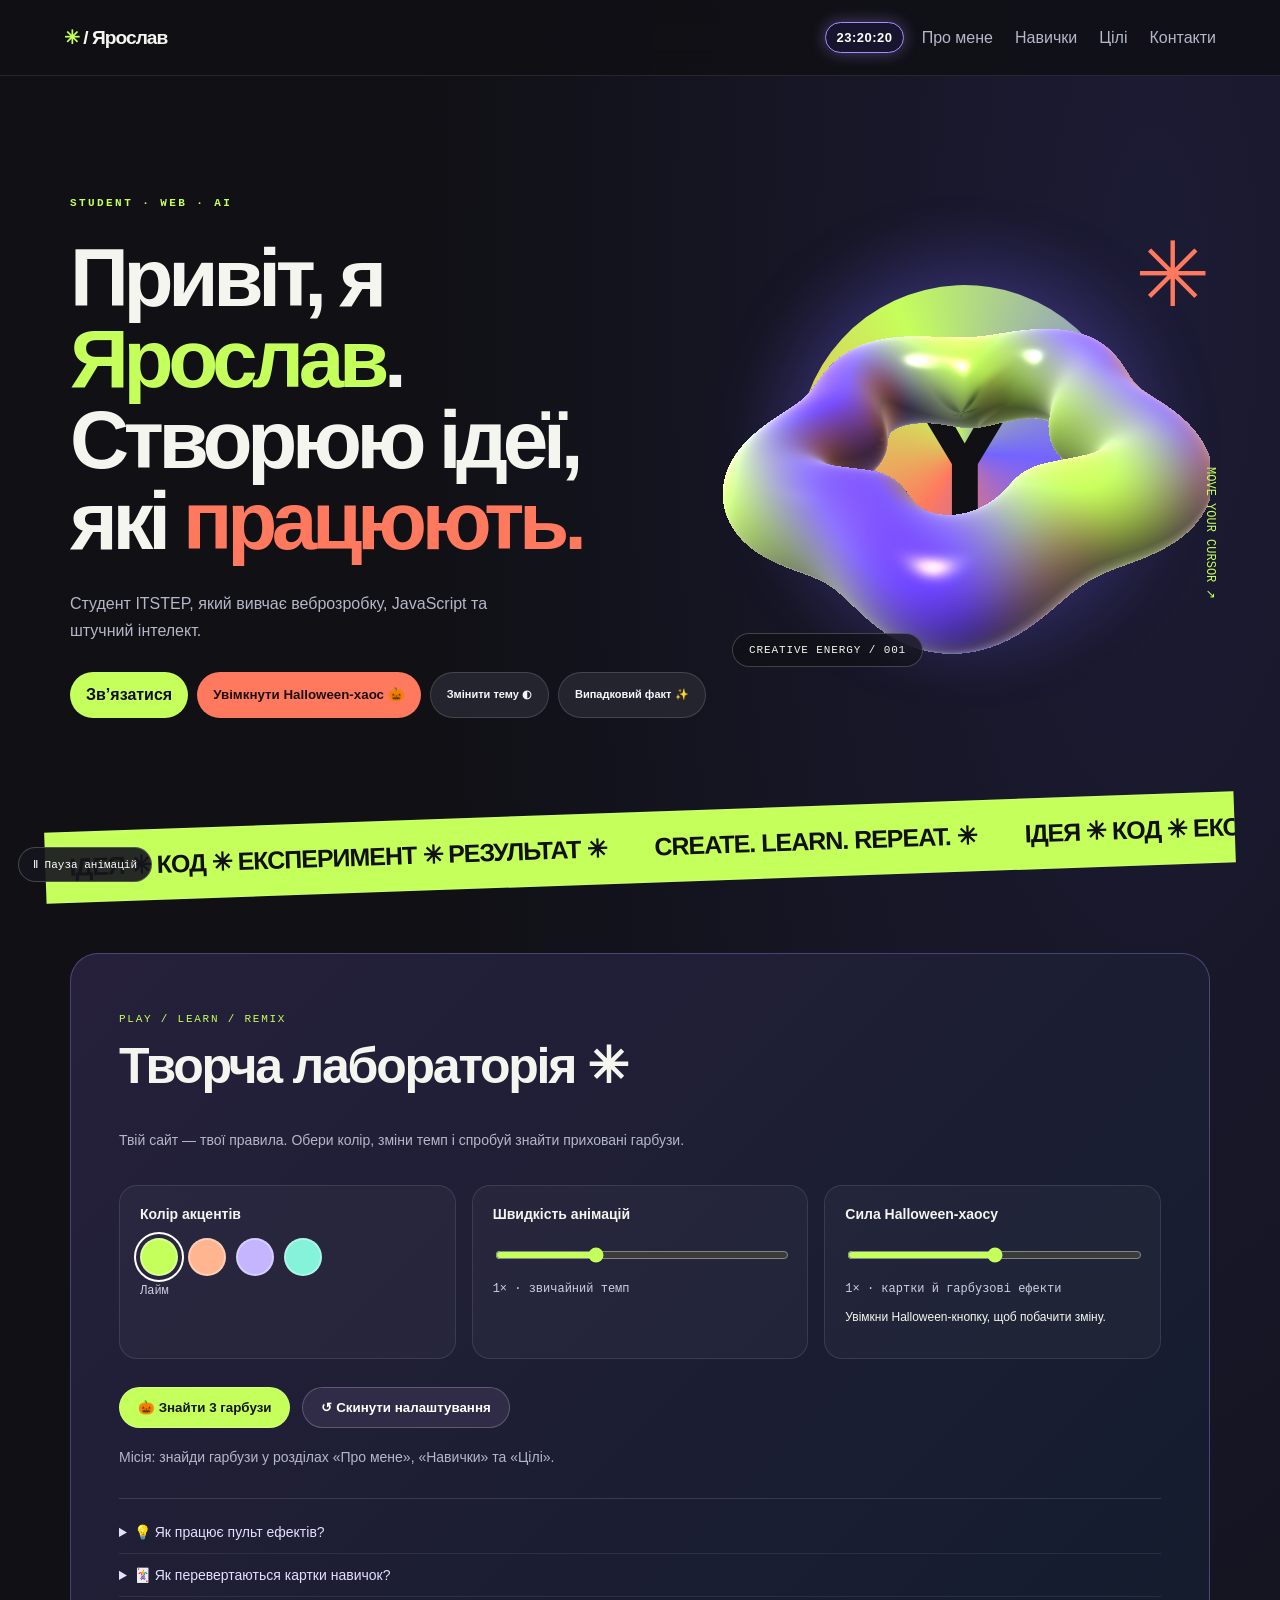
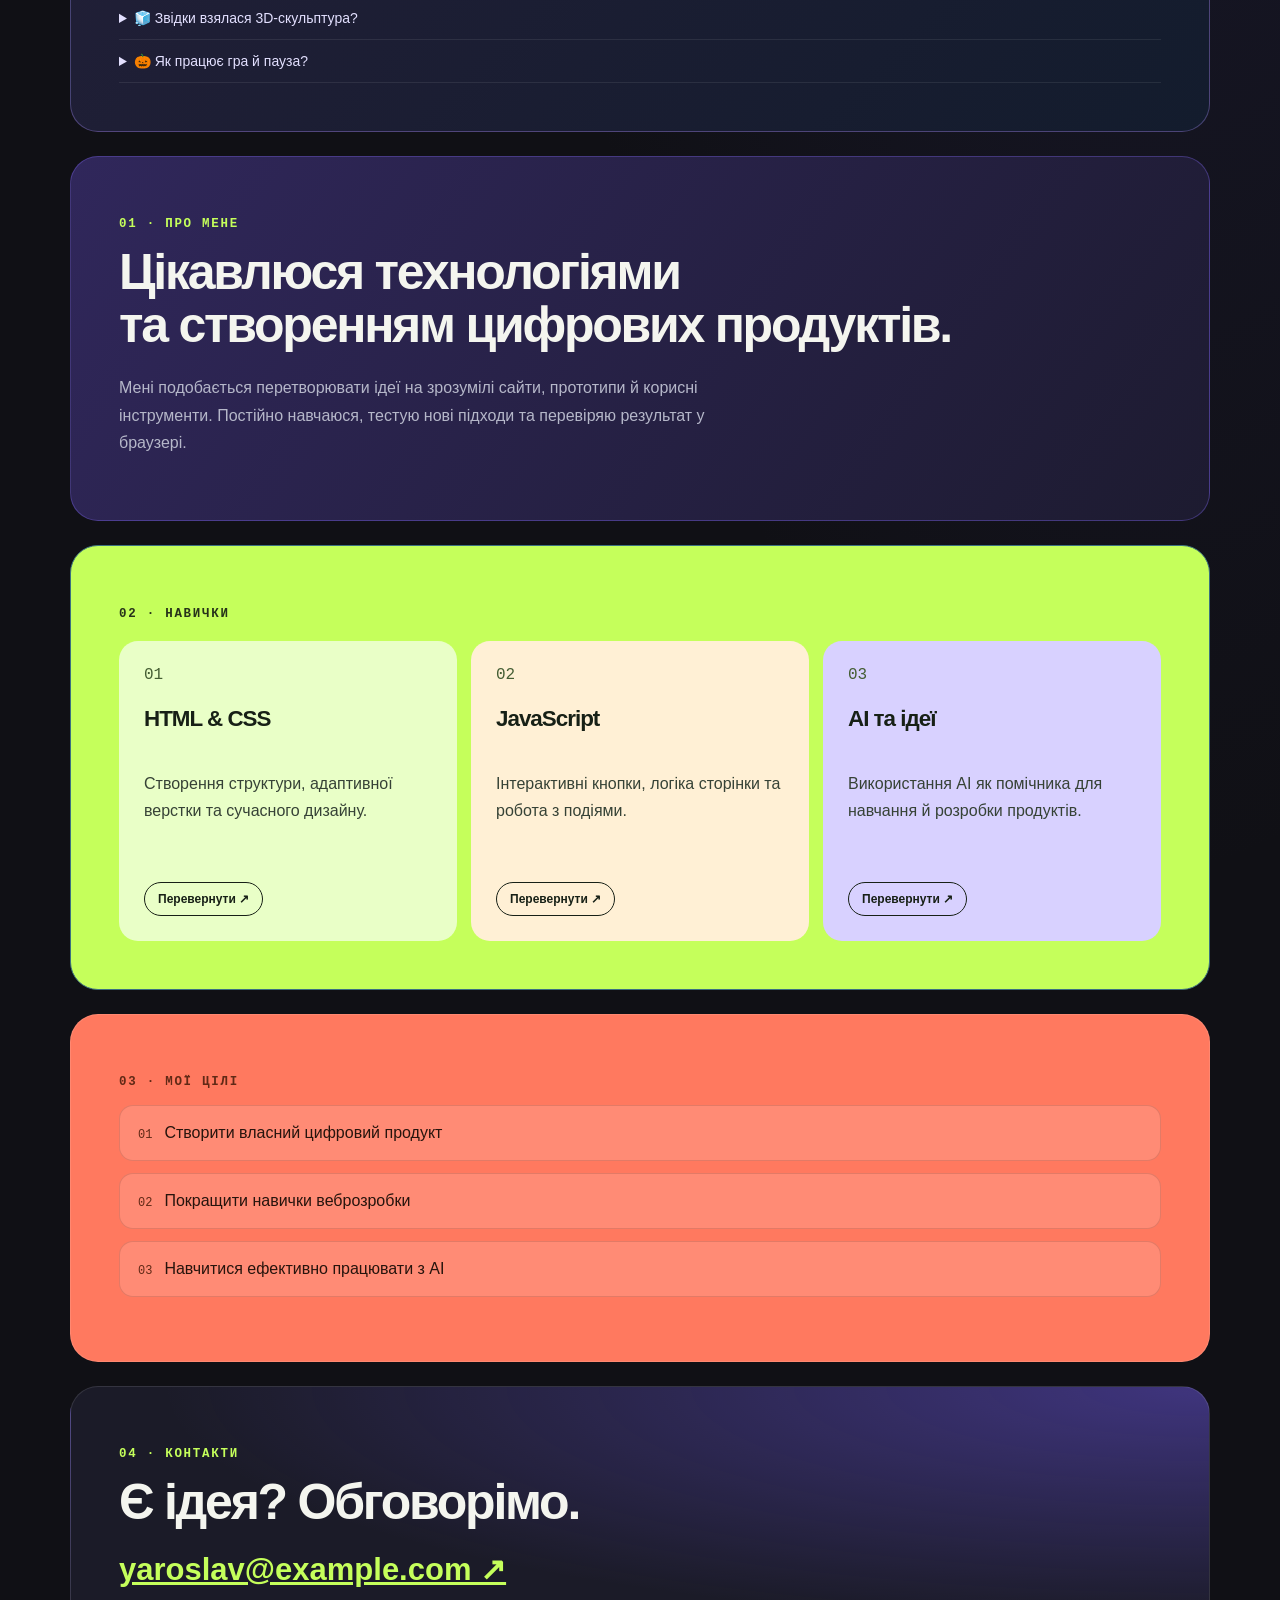
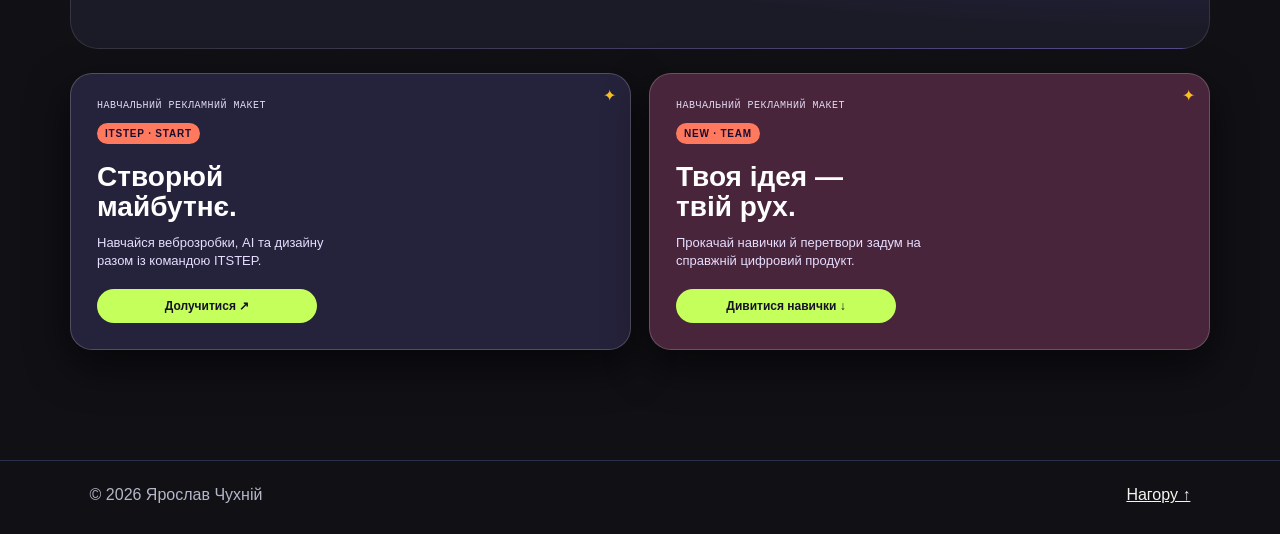
==== commit d6e2c7c8: "Додано цифровий годинник" ====
--- a/website/index.html
+++ b/website/index.html
@@ -1,6 +1,6 @@
 <!doctype html>
 <html lang="uk">
-<head><meta charset="UTF-8"><meta http-equiv="Content-Security-Policy" content="default-src 'none'; script-src 'sha256-7UnCb2dxQQdj+E0ukK7uJqjZsqTY+nA1/UVyUp2i5D4=' 'sha256-7LjBIbNsJ7t7JkNFgizqvrnYNFMSt9wV5fEthDRJWrw=' 'sha256-PJ44brP8jxDUenyipK4HXRVwsvewPCC1lA3ZwL9rKdE=' 'sha256-o6Xkk75Jhdfh8cJpGIrXfbIBIlEBpMC6berrZRLiyk8=' 'sha256-J4374+Ef98zfSrdR3GvrzTGdMr2GW3bU5zF31t7afxo='; script-src-attr 'none'; style-src 'self' 'unsafe-inline'; img-src 'self' https://cdn.dribbble.com/users/10958/screenshots/5479401/cat_dribbble.gif https://cdn.dribbble.com/users/1756402/screenshots/7860545/media/f38978960ac75f124910c2ea740d81ed.gif https://design4users.com/wp-content/uploads/2019/10/halloween_pumpkin_animation_tubik.gif https://cdn.dribbble.com/users/338126/screenshots/7885198/media/adf125278757343502ac44e430caca48.gif https://design4users.com/wp-content/uploads/2019/10/pumpkin-halloween-illustration-1024x768.png; connect-src 'none'; object-src 'none'; base-uri 'none'; form-action 'none'; frame-src 'none'; worker-src 'none'; upgrade-insecure-requests"><meta name="referrer" content="no-referrer"><meta name="viewport" content="width=device-width, initial-scale=1"><link rel="icon" type="image/svg+xml" href="./favicon.svg?v=1"><title>Про мене — Ярослав</title><link rel="stylesheet" href="styles.css?v=20261016windows"><style>
+<head><meta charset="UTF-8"><meta http-equiv="Content-Security-Policy" content="default-src 'none'; script-src 'self' 'sha256-7UnCb2dxQQdj+E0ukK7uJqjZsqTY+nA1/UVyUp2i5D4=' 'sha256-7LjBIbNsJ7t7JkNFgizqvrnYNFMSt9wV5fEthDRJWrw=' 'sha256-PJ44brP8jxDUenyipK4HXRVwsvewPCC1lA3ZwL9rKdE=' 'sha256-o6Xkk75Jhdfh8cJpGIrXfbIBIlEBpMC6berrZRLiyk8=' 'sha256-J4374+Ef98zfSrdR3GvrzTGdMr2GW3bU5zF31t7afxo='; script-src-attr 'none'; style-src 'self' 'unsafe-inline'; img-src 'self' https://cdn.dribbble.com/users/10958/screenshots/5479401/cat_dribbble.gif https://cdn.dribbble.com/users/1756402/screenshots/7860545/media/f38978960ac75f124910c2ea740d81ed.gif https://design4users.com/wp-content/uploads/2019/10/halloween_pumpkin_animation_tubik.gif https://cdn.dribbble.com/users/338126/screenshots/7885198/media/adf125278757343502ac44e430caca48.gif https://design4users.com/wp-content/uploads/2019/10/pumpkin-halloween-illustration-1024x768.png; connect-src 'none'; object-src 'none'; base-uri 'none'; form-action 'none'; frame-src 'none'; worker-src 'none'; upgrade-insecure-requests"><meta name="referrer" content="no-referrer"><meta name="viewport" content="width=device-width, initial-scale=1"><link rel="icon" type="image/svg+xml" href="./favicon.svg?v=1"><title>Про мене — Ярослав</title><link rel="stylesheet" href="styles.css?v=20261016windows"><style>
 .section{margin:34px 0;padding:38px clamp(22px,4vw,52px);border:1px solid #3c4772;border-radius:28px;background:linear-gradient(145deg,rgba(18,23,41,.98),rgba(10,13,25,.98));box-shadow:0 20px 55px rgba(0,0,0,.3);position:relative;overflow:hidden}
 .section:before{content:'';position:absolute;left:0;right:0;top:0;height:4px;background:linear-gradient(90deg,#a78bfa,#f472b6)}
 .section:nth-of-type(3){border-color:#594886;background:linear-gradient(145deg,#211b40,#111126)}
@@ -115,7 +115,14 @@
 @media(max-width:700px){.halloween-corner{width:94px;bottom:calc(68px + env(safe-area-inset-bottom,0px));border-radius:17px}.halloween-corner.corner-left{left:10px}.halloween-corner.corner-right{right:10px}}
 @media(prefers-reduced-motion:reduce){.corner-gif{visibility:hidden}}
 </style></head>
-<body><header><a class="logo" href="#top">/ Ярослав</a><nav><a href="#about">Про мене</a><a href="#skills">Навички</a><a href="#goals">Цілі</a><a href="#contact">Контакти</a></nav></header>
+<body><header><a class="logo" href="#top">/ Ярослав</a><div class="header-clock" aria-label="Поточний час">
+  <div class="clock-face">
+    <span class="clock-hand clock-hour"></span>
+    <span class="clock-hand clock-minute"></span>
+    <span class="clock-hand clock-second"></span>
+  </div>
+  <time id="clockDigital"></time>
+</div><nav><a href="#about">Про мене</a><a href="#skills">Навички</a><a href="#goals">Цілі</a><a href="#contact">Контакти</a></nav></header>
 <main id="top"><section class="hero"><div class="hero-copy"><p class="eyebrow">STUDENT · WEB · AI</p><h1>Привіт, я <span>Ярослав</span>.<br>Створюю ідеї,<br>які <em>працюють.</em></h1><p class="lead">Студент ITSTEP, який вивчає веброзробку, JavaScript та штучний інтелект.</p><div class="actions"><a class="btn primary" href="#contact">Зв’язатися</a><button class="btn chaos" id="chaosToggle" title="Увімкни святковий режим">Увімкнути Halloween-хаос 🎃</button><button class="btn utility" id="themeToggle" title="Змінити колірну тему">Змінити тему ◐</button><button class="btn utility" id="factBtn" title="Показати випадковий факт">Випадковий факт ✨</button></div></div><div class="art-stage"><canvas id="creativeCanvas" aria-label="Інтерактивна тривимірна неонова скульптура" role="img"></canvas><span class="art-star" aria-hidden="true">✳</span><span class="art-label">CREATIVE ENERGY / 001</span><span class="art-note" aria-hidden="true">MOVE YOUR CURSOR ↗</span></div></section><div class="ticker" aria-hidden="true"><div class="ticker-track"><span>ІДЕЯ ✳ КОД ✳ ЕКСПЕРИМЕНТ ✳ РЕЗУЛЬТАТ ✳</span><span>CREATE. LEARN. REPEAT. ✳</span><span>ІДЕЯ ✳ КОД ✳ ЕКСПЕРИМЕНТ ✳ РЕЗУЛЬТАТ ✳</span><span>CREATE. LEARN. REPEAT. ✳</span></div></div>
 <section class="halloween-party" aria-label="Halloween-анімації"><div class="party-head"><div><p class="eyebrow">CHAOS CLUB / AFTER DARK</p><h2>Тут живе Halloween ✦</h2></div><button class="party-button" id="partyBurst">Ще хаосу! 🎃</button></div><div class="party-grid"><figure class="party-card"><div class="party-media"><span class="party-still" aria-hidden="true">🐈‍⬛</span><img data-chaos-src="https://cdn.dribbble.com/users/10958/screenshots/5479401/cat_dribbble.gif" alt="Анімований Halloween-кіт" decoding="async" referrerpolicy="no-referrer"></div><figcaption>01 / НІЧНИЙ ГІСТЬ</figcaption><a href="https://cdn.dribbble.com/users/10958/screenshots/5479401/cat_dribbble.gif" target="_blank" rel="noopener noreferrer" aria-label="Відкрити оригінал анімації 1"></a></figure><figure class="party-card"><div class="party-media"><span class="party-still" aria-hidden="true">👻</span><img data-chaos-src="https://cdn.dribbble.com/users/1756402/screenshots/7860545/media/f38978960ac75f124910c2ea740d81ed.gif" alt="Halloween-анімація з Dribbble" decoding="async" referrerpolicy="no-referrer"></div><figcaption>02 / ДИВНІ СПРАВИ</figcaption><a href="https://cdn.dribbble.com/users/1756402/screenshots/7860545/media/f38978960ac75f124910c2ea740d81ed.gif" target="_blank" rel="noopener noreferrer" aria-label="Відкрити оригінал анімації 2"></a></figure><figure class="party-card"><div class="party-media"><span class="party-still" aria-hidden="true">🎃</span><img data-chaos-src="https://design4users.com/wp-content/uploads/2019/10/halloween_pumpkin_animation_tubik.gif" alt="Анімований Halloween-гарбуз" decoding="async" referrerpolicy="no-referrer"></div><figcaption>03 / ГАРБУЗОВИЙ ДВІЖ</figcaption><a href="https://design4users.com/wp-content/uploads/2019/10/halloween_pumpkin_animation_tubik.gif" target="_blank" rel="noopener noreferrer" aria-label="Відкрити оригінал анімації 3"></a></figure></div><p class="party-foot">Три гості з потойбіччя. Натисни на картку — відкриється оригінал GIF.<br>Анімації: Dribbble · Tubik / Design4Users.</p><p id="partyStatus" class="party-foot" role="status" aria-live="polite"></p></section><section id="creative-lab" class="section" aria-labelledby="lab-heading"><div class="lab-title"><div><p class="lab-tag">PLAY / LEARN / REMIX</p><h2 id="lab-heading">Творча лабораторія ✳</h2></div><span class="secret-badge">✦ Секретну енергію відкрито!</span></div><p class="lab-status">Твій сайт — твої правила. Обери колір, зміни темп і спробуй знайти приховані гарбузи.</p><div class="lab-grid"><div class="lab-control"><label>Колір акцентів</label><div class="lab-swatches" role="group" aria-label="Колір акцентів"><button class="lab-swatch" data-color="#c5ff5b" style="--swatch:#c5ff5b" aria-label="Лайм" aria-pressed="true"></button><button class="lab-swatch" data-color="#ffb58f" style="--swatch:#ffb58f" aria-label="Персик" aria-pressed="false"></button><button class="lab-swatch" data-color="#c5b4ff" style="--swatch:#c5b4ff" aria-label="Лаванда" aria-pressed="false"></button><button class="lab-swatch" data-color="#85f2da" style="--swatch:#85f2da" aria-label="М’ята" aria-pressed="false"></button></div><output id="colorValue">Лайм</output></div><div class="lab-control"><label for="labSpeed">Швидкість анімацій</label><input id="labSpeed" type="range" min="0.5" max="2" step="0.25" value="1"><output id="speedValue" for="labSpeed">1× · звичайний темп</output></div><div class="lab-control"><label for="labChaos">Сила Halloween-хаосу</label><input id="labChaos" type="range" min="0" max="2" step="0.5" value="1"><output id="chaosValue" for="labChaos">1× · картки й гарбузові ефекти</output><p style="font-size:12px;line-height:1.5">Увімкни Halloween-кнопку, щоб побачити зміну.</p></div></div><div class="lab-actions"><button id="huntStart" class="lab-button primary">🎃 Знайти 3 гарбузи</button><button id="labReset" class="lab-button">↺ Скинути налаштування</button></div><p id="huntStatus" class="lab-status" role="status" aria-live="polite">Місія: знайди гарбузи у розділах «Про мене», «Навички» та «Цілі».</p><div class="lab-help"><details><summary>💡 Як працює пульт ефектів?</summary><p>JavaScript реагує на кнопки й повзунки та змінює CSS-змінні: колір, швидкість і силу руху. Налаштування зберігаються у цьому браузері через localStorage.</p></details><details><summary>🃏 Як перевертаються картки навичок?</summary><p>Натискання змінює стан картки. CSS повертає її на 180° через rotateY, а зворотний бік показує короткий приклад коду. Спробуй кнопки в розділі «Навички».</p></details><details><summary>🧊 Звідки взялася 3D-скульптура?</summary><p>WebGL малює об’ємну фігуру прямо на canvas. Маленька програма — шейдер — обчислює поверхню, світло й колір для кожного пікселя. Рух курсора змінює кут, а повзунок — темп обертання.</p></details><details><summary>🎃 Як працює гра й пауза?</summary><p>Гра рахує тільки різні знайдені гарбузи. Після трьох відкривається секретна кольорова енергія. Кнопка паузи зупиняє декоративний рух; замість рухомих GIF показує символи. Налаштування зменшення руху на пристрої також враховано.</p></details></div></section><section id="about" class="section"><p class="eyebrow">01 · ПРО МЕНЕ</p><h2>Цікавлюся технологіями<br>та створенням цифрових продуктів.</h2><p>Мені подобається перетворювати ідеї на зрозумілі сайти, прототипи й корисні інструменти. Постійно навчаюся, тестую нові підходи та перевіряю результат у браузері.</p></section>
 <section id="skills" class="section"><p class="eyebrow">02 · НАВИЧКИ</p><div class="cards"><article><b>01</b><h3>HTML & CSS</h3><p>Створення структури, адаптивної верстки та сучасного дизайну.</p></article><article><b>02</b><h3>JavaScript</h3><p>Інтерактивні кнопки, логіка сторінки та робота з подіями.</p></article><article><b>03</b><h3>AI та ідеї</h3><p>Використання AI як помічника для навчання й розробки продуктів.</p></article></div></section>
@@ -141,4 +148,4 @@
 })();
 </script><span class="chaos-spider" aria-hidden="true"><span class="spider-thread"></span><span class="spider-emoji">🕷️</span></span><script>
 (()=>{const spider=document.querySelector('.chaos-spider'),chaos=document.getElementById('chaosToggle'),pause=document.getElementById('motionToggle'),reduce=matchMedia('(prefers-reduced-motion: reduce)');if(!spider)return;let frame=0,last=0,elapsed=0,manuallyPaused=false;function running(){return document.body.classList.contains('chaos-mode')&&!document.body.classList.contains('motion-paused')&&!document.hidden}function tick(now){frame=0;if(!running()){last=0;return}if(last)elapsed+=Math.min((now-last)/1000,.08);last=now;const speed=Number(getComputedStyle(document.documentElement).getPropertyValue('--lab-speed'))||1;const phase=elapsed*speed*1.7;const y=20+Math.sin(phase)*32,x=Math.sin(phase*.7)*9,angle=Math.sin(phase)*11;const transform='translate3d('+x.toFixed(2)+'px,'+y.toFixed(2)+'px,0) rotate('+angle.toFixed(2)+'deg)';spider.style.transform=transform;spider.style.webkitTransform=transform;frame=requestAnimationFrame(tick)}function resume(){if(!running()){cancelAnimationFrame(frame);frame=0;last=0;return}if(!frame){last=0;frame=requestAnimationFrame(tick)}}pause.addEventListener('click',e=>{if(e.isTrusted)manuallyPaused=document.body.classList.contains('motion-paused');resume()});chaos.addEventListener('click',()=>{if(document.body.classList.contains('chaos-mode')&&reduce.matches&&!manuallyPaused&&document.body.classList.contains('motion-paused'))pause.click();resume()});new MutationObserver(resume).observe(document.body,{attributes:true,attributeFilter:['class']});document.addEventListener('visibilitychange',resume);window.addEventListener('pageshow',resume);resume()})();
-</script><div class="halloween-corner corner-left" aria-hidden="true"><span class="corner-still">🎃</span><img src="https://design4users.com/wp-content/uploads/2019/10/pumpkin-halloween-illustration-1024x768.png" alt="" referrerpolicy="no-referrer" decoding="async"></div><div class="halloween-corner corner-right" aria-hidden="true"><span class="corner-still">👻</span><img class="corner-gif" src="https://cdn.dribbble.com/users/338126/screenshots/7885198/media/adf125278757343502ac44e430caca48.gif" alt="" referrerpolicy="no-referrer" decoding="async"></div></body></html>
+</script><div class="halloween-corner corner-left" aria-hidden="true"><span class="corner-still">🎃</span><img src="https://design4users.com/wp-content/uploads/2019/10/pumpkin-halloween-illustration-1024x768.png" alt="" referrerpolicy="no-referrer" decoding="async"></div><div class="halloween-corner corner-right" aria-hidden="true"><span class="corner-still">👻</span><img class="corner-gif" src="https://cdn.dribbble.com/users/338126/screenshots/7885198/media/adf125278757343502ac44e430caca48.gif" alt="" referrerpolicy="no-referrer" decoding="async"></div><script src="clock.js" defer></script></body></html>
--- a/website/styles.css
+++ b/website/styles.css
@@ -47,4 +47,22 @@
 .section:hover{transform:translateY(-3px);transition:transform .25s ease,box-shadow .25s ease;box-shadow:0 28px 70px rgba(0,0,0,.34)}
 body.chaos-mode .section{border:3px solid #160710;background:linear-gradient(145deg,#ffbf24ee,#e86b0bee);box-shadow:10px 12px 0 #160710}
 body.chaos-mode .section:before{background:#160710}
+
+.header-clock{display:flex;align-items:center;gap:9px;margin-left:auto;margin-right:18px;color:#f7f7fb}
+.clock-face{position:relative;width:42px;height:42px;border:2px solid #a78bfa;border-radius:50%;background:#17152d;box-shadow:0 0 18px #a78bfa88}
+.clock-face:before{content:'';position:absolute;left:50%;top:50%;width:6px;height:6px;border-radius:50%;background:#f472b6;transform:translate(-50%,-50%);z-index:4}
+.clock-hand{position:absolute;left:50%;bottom:50%;width:2px;border-radius:3px;transform-origin:50% 100%;transform:translateX(-50%)}
+.clock-hour{height:12px;background:#fff;animation:clock-hour 43200s linear infinite}
+.clock-minute{height:17px;background:#a78bfa;animation:clock-minute 3600s linear infinite}
+.clock-second{height:19px;background:#f472b6;animation:clock-second 60s steps(60,end) infinite}
+#clockDigital{font-size:12px;font-variant-numeric:tabular-nums}
+@keyframes clock-hour{to{transform:translateX(-50%) rotate(360deg)}}
+@keyframes clock-minute{to{transform:translateX(-50%) rotate(360deg)}}
+@keyframes clock-second{to{transform:translateX(-50%) rotate(360deg)}}
+@media(max-width:680px){.header-clock{margin-right:8px}#clockDigital{display:none}.clock-face{width:34px;height:34px}}
 body.chaos-mode .section:nth-of-type(2),body.chaos-mode .section:nth-of-type(3),body.chaos-mode .section:nth-of-type(4),body.chaos-mode .section:nth-of-type(5){background:linear-gradient(145deg,#ffbf24ee,#e86b0bee)}
+ 
+.clock-face{display:none}
+.header-clock{gap:0;margin-left:auto;margin-right:18px}
+#clockDigital{display:inline-block;padding:7px 10px;border:1px solid #a78bfa;border-radius:999px;background:#17152d;color:#fff;font-size:13px;font-weight:800;letter-spacing:.04em;box-shadow:0 0 16px #a78bfa66}
+@media(max-width:680px){.header-clock{margin-right:8px}#clockDigital{font-size:11px;padding:6px 8px}}
